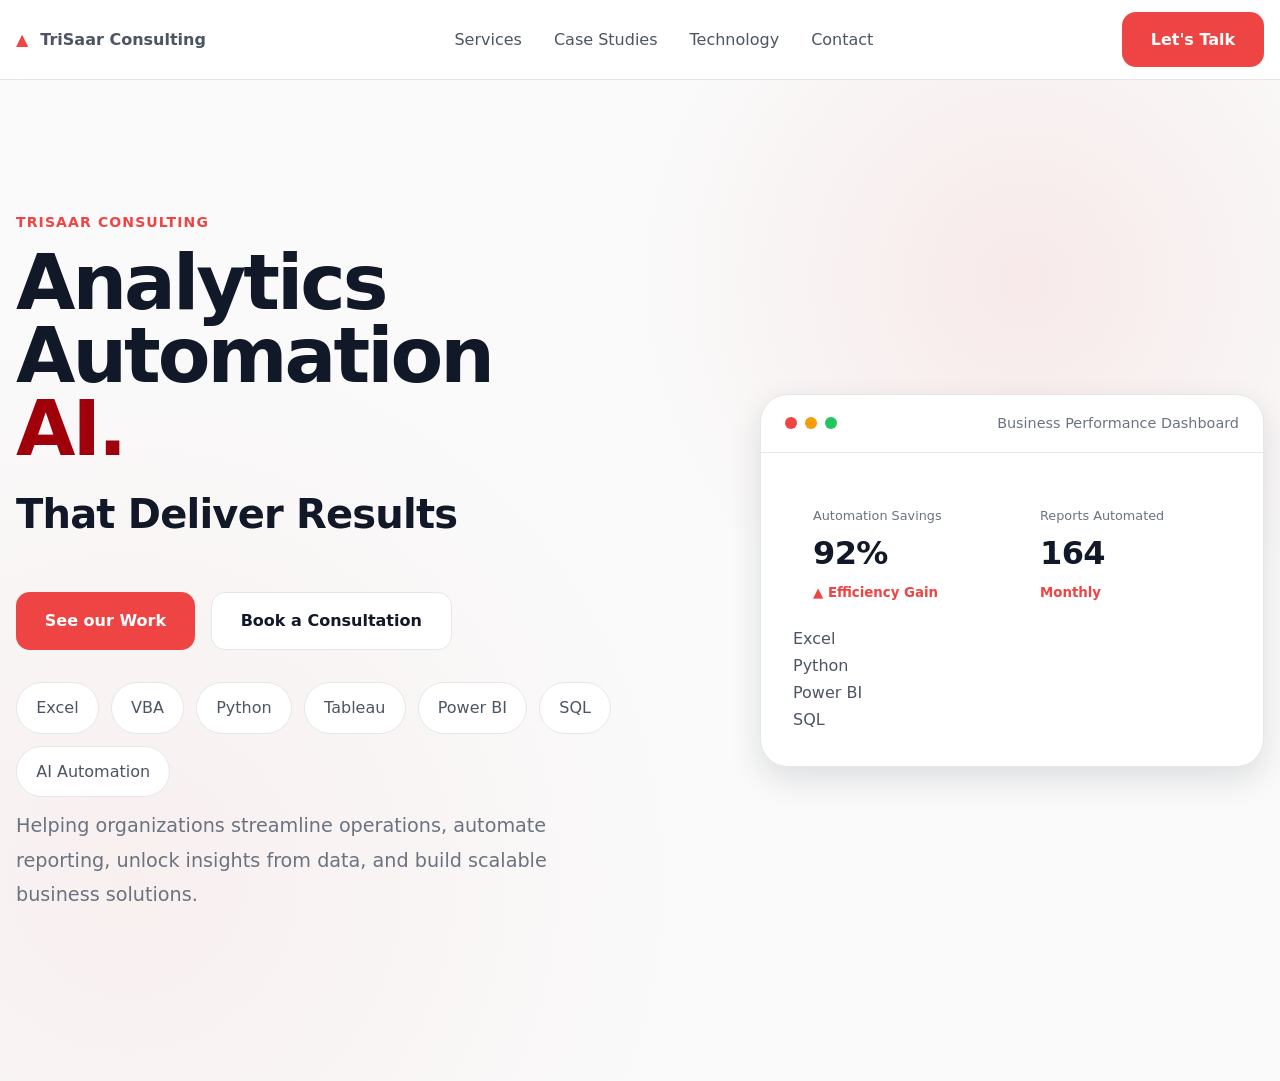
==== index.html @ acfde51f "v.00.004_HTML First Home page" ====
<!DOCTYPE html>
<html lang="en">

<head>

    <meta charset="UTF-8">

    <meta name="viewport"
          content="width=device-width, initial-scale=1.0">

    <title>TriSaar Consulting</title>

    <meta name="description"
          content="Analytics • Automation • AI Consulting">

    <link rel="stylesheet" href="docs/assets/css/variables.css">
    <link rel="stylesheet" href="docs/assets/css/base.css">
    <link rel="stylesheet" href="docs/assets/css/layout.css">
    <link rel="stylesheet" href="docs/assets/css/components.css">
    <link rel="stylesheet" href="docs/assets/css/homepage.css">
    <link rel="stylesheet" href="docs/assets/css/utilities.css">
    <link rel="stylesheet" href="docs/assets/css/animations.css">

</head>

<body>

<header class="navbar">

    <div class="container-wide navbar-container">

        <a href="#" class="logo">

            <span class="logo-mark">▲</span>

            <span class="logo-text">
                TriSaar Consulting
            </span>

        </a>

        <nav class="nav-menu">

            <a href="#services">Services</a>

            <a href="#work">Case Studies</a>

            <a href="#technology">Technology</a>

            <a href="#contact">Contact</a>

        </nav>

        <a href="#contact" class="btn btn-primary">

            Let's Talk

        </a>

    </div>

</header>

<main>

<section class="hero" id="home">

    <div class="container-wide hero-grid">

        <div class="hero-content">

            <span class="section-label">
                TRISAAR CONSULTING
            </span>

            <h1>
                Analytics<br>
                Automation<br>
                <font color="var(--color-primary)">AI.</font><br>
            </h1>
            <h2>That Deliver Results</h2>
            <br><br>

            <div class="hero-actions">

                <a href="#work" class="btn btn-primary">
                    See our Work
                </a>

                <a href="#services" class="btn btn-secondary">
                    Book a Consultation
                </a>

            </div>

            <div class="hero-tech">

                <span class="tech-pill">Excel</span>
                <span class="tech-pill">VBA</span>
                <span class="tech-pill">Python</span>
                <span class="tech-pill">Tableau</span>
                <span class="tech-pill">Power BI</span>
                <span class="tech-pill">SQL</span>
                <span class="tech-pill">AI Automation</span>

                <p>
                    Helping organizations streamline operations,
                    automate reporting, unlock insights from data,
                    and build scalable business solutions.
                </p>

            </div>

        </div>

        <div class="hero-image">

            <div class="dashboard-card">

                <div class="dashboard-header">

                    <div class="dashboard-controls">

                        <span class="dot red"></span>
                        <span class="dot yellow"></span>
                        <span class="dot green"></span>

                    </div>

                    <span class="dashboard-title">
                        Business Performance Dashboard
                    </span>

                </div>

                <div class="dashboard-body">

                    <div class="metric-grid">

                        <div class="metric-card">

                            <span class="metric-label">
                                Automation Savings
                            </span>

                            <h3>92%</h3>

                            <small>▲ Efficiency Gain</small>

                        </div>

                        <div class="metric-card">

                            <span class="metric-label">
                                Reports Automated
                            </span>

                            <h3>164</h3>

                            <small>Monthly</small>

                        </div>

                    </div>

                    <div class="chart-container">

                        <!-- Chart comes next -->

                    </div>

                    <div class="tool-grid">

                        <div class="tool-chip">Excel</div>

                        <div class="tool-chip">Python</div>

                        <div class="tool-chip">Power BI</div>

                        <div class="tool-chip">SQL</div>

                    </div>

                </div>

            </div>

        </div>

    </div>

</section>

<section id="services"> </section>
<section id="work"> </section>
<section id="technology"> </section>
<section id="contact"> </section>

</main>

<footer></footer>

<script src="docs/assets/js/main.js"></script>

</body>

</html>
---- docs/assets/css/variables.css ----
/* ==========================================================
   TriSaar Consulting Design System
   Variables
========================================================== */

:root {

  /* =======================================================
     Brand Colors
  ======================================================= */

  --color-primary: #EF4444;
  --color-primary-hover: #DC2626;
  --color-primary-light: #FEE2E2;

  /* =======================================================
     Text Colors
  ======================================================= */

  --color-heading: #111827;
  --color-body: #4B5563;
  --color-muted: #6B7280;
  --color-white: #FFFFFF;

  /* =======================================================
     Background Colors
  ======================================================= */

  --color-background: #FAFAFA;
  --color-surface: #FFFFFF;
  --color-surface-dark: #F1F5F9;
  --glass-background: rgba(255,255,255,.75);
  --glass-border: rgba(255,255,255,.55);
  --glass-blur: 18px;

  /* =======================================================
     Borders
  ======================================================= */

  --color-border: #E5E7EB;
  --focus-ring: 0 0 0 4px rgba(220,38,38,.18);

/* =======================================================
     Accent Colors
  ======================================================= */

--color-accent:#991B1B;


  /* =======================================================
     Typography
  ======================================================= */

  --font-family-base:
    "Inter",
    system-ui,
    -apple-system,
    BlinkMacSystemFont,
    "Segoe UI",
    sans-serif;

  --font-family-heading: var(--font-family-base);

  /* Font Sizes */
  --text-hero: clamp(3.8rem, 6vw, 5.8rem);        /* 64px */
  --text-xs: 0.75rem;      /* 12px */
  --text-sm: 0.875rem;     /* 14px */
  --text-base: 1rem;       /* 16px */
  --text-lg: 1.125rem;     /* 18px */
  --text-xl: 1.25rem;      /* 20px */
  --text-2xl: 1.5rem;      /* 24px */
  --text-3xl: 2rem;        /* 32px */
  --text-4xl: 2.5rem;      /* 40px */
  --text-5xl: 3.5rem;      /* 56px */
  --text-6xl: 4.25rem;     /* 68px */

  /* Font Weights */

  --font-light: 300;
  --font-regular: 400;
  --font-medium: 500;
  --font-semibold: 600;
  --font-bold: 700;

  /* =======================================================
     Layout
  ======================================================= */

  --container-width: 1200px;
  --container-wide-width: 1400px;
  --container-padding: 1.5rem;

  /* =======================================================
     Spacing
  ======================================================= */

  --space-1: 0.25rem;
  --space-2: 0.5rem;
  --space-3: 0.75rem;
  --space-4: 1rem;
  --space-5: 1.5rem;
  --space-6: 2rem;
  --space-7: 3rem;
  --space-8: 4rem;
  --space-9: 6rem;
  --space-10: 8rem;

  /* =======================================================
     Border Radius
  ======================================================= */

  --radius-sm: 8px;
  --radius-md: 14px;
  --radius-lg: 22px;
  --radius-xl: 28px;
  --radius-pill: 999px;

  /* =======================================================
     Shadows
  ======================================================= */

  --shadow-sm: 0 2px 8px rgba(15, 23, 42, 0.05);

  --shadow-md: 0 8px 24px rgba(15, 23, 42, 0.08);

  --shadow-lg: 0 12px 32px rgba(15, 23, 42, 0.12);

  /* =======================================================
     Animation
  ======================================================= */

  --transition-fast: 0.2s ease;
  --transition-normal: 0.3s ease;
  --transition-slow: 0.5s ease;

  /* =======================================================
     Z-Index
  ======================================================= */

  --z-navbar: 1000;
  --z-dropdown: 1100;
  --z-modal: 1200;

}
---- docs/assets/css/base.css ----
/* ==========================================================
   TriSaar Consulting Design System
   Base Styles
========================================================== */

/* ==========================================================
   Reset
========================================================== */

*,
*::before,
*::after {
    box-sizing: border-box;
}

* {
    margin: 0;
    padding: 0;
}

/* ==========================================================
   HTML
========================================================== */

html {
    scroll-behavior: smooth;
    -webkit-text-size-adjust: 100%;
}

/* ==========================================================
   Body
========================================================== */

body {
    font-family: var(--font-family-base);
    font-size: var(--text-base);
    font-weight: var(--font-regular);
    line-height: 1.7;

    color: var(--color-body);
    background: var(--color-background);

    text-rendering: optimizeLegibility;
    -webkit-font-smoothing: antialiased;
    -moz-osx-font-smoothing: grayscale;
}

/* ==========================================================
   Headings
========================================================== */

h1,
h2,
h3,
h4,
h5,
h6 {
    color: var(--color-heading);
    font-family: var(--font-family-heading);
    font-weight: var(--font-bold);
    line-height: 1.2;
    letter-spacing: -0.02em;
}

h1 {
    font-size: var(--text-6xl);
}

h2 {
    font-size: var(--text-4xl);
}

h3 {
    font-size: var(--text-2xl);
}

h4 {
    font-size: var(--text-xl);
}

h5 {
    font-size: var(--text-lg);
}

h6 {
    font-size: var(--text-base);
}

/* ==========================================================
   Paragraphs
========================================================== */

p {
    margin-bottom: var(--space-4);
    max-width: 70ch;
}

/* ==========================================================
   Links
========================================================== */

a {
    color: inherit;
    text-decoration: none;
    transition: color var(--transition-fast);
}

a:hover {
    color: var(--color-primary);
}

/* ==========================================================
   Lists
========================================================== */

ul,
ol {
    list-style: none;
}

/* ==========================================================
   Images
========================================================== */

img {
    display: block;
    max-width: 100%;
    height: auto;
}

/* ==========================================================
   Buttons
========================================================== */

button {
    border: none;
    background: none;
    cursor: pointer;
    font: inherit;
}

/* ==========================================================
   Form Elements
========================================================== */

input,
textarea,
select {
    font: inherit;
    color: inherit;
}

/* ==========================================================
   Horizontal Rule
========================================================== */

hr {
    border: 0;
    border-top: 1px solid var(--color-border);
}

/* ==========================================================
   Text Selection
========================================================== */

::selection {
    background: var(--color-primary);
    color: var(--color-white);
}

/* ==========================================================
   Focus States
========================================================== */

:focus-visible {
    outline: 3px solid var(--color-primary-light);
    outline-offset: 3px;
}
---- docs/assets/css/layout.css ----
/* ==========================================================
   TriSaar Consulting Design System
   Layout
========================================================== */

/* ==========================================================
   Container
========================================================== */

.container {
    width: min(100% - 2rem, var(--container-width));
    margin-inline: auto;
}

.container-wide {
    width: min(100% - 2rem, var(--container-wide-width));
    margin-inline: auto;
}

/* ==========================================================
   Flex Utilities
========================================================== */

.flex {
    display: flex;
}

.flex-center {
    display: flex;
    justify-content: center;
    align-items: center;
}

.flex-between {
    display: flex;
    justify-content: space-between;
    align-items: center;
}

.flex-column {
    display: flex;
    flex-direction: column;
}

/* ==========================================================
   Footer
========================================================== */

.site-footer {
    padding: var(--space-8) 0;

    border-top: 1px solid var(--color-border);

    background: var(--color-surface);
}

/* ==========================================================
   Grid Utilities
========================================================== */

.hero-grid {
    display: grid;
    grid-template-columns: 1.2fr 0.8fr;
    gap: var(--space-8);
    align-items: center;
}

.services-grid {
    display: grid;
    grid-template-columns: repeat(3, 1fr);
    gap: var(--space-6);
}

.case-study-grid {
    display: grid;
    grid-template-columns: repeat(3, 1fr);
    gap: var(--space-6);
}

.tech-grid {
    display: grid;
    grid-template-columns: repeat(auto-fit, minmax(140px, 1fr));
    gap: var(--space-4);
}

.stats-grid {
    display: grid;
    grid-template-columns: repeat(4, 1fr);
    gap: var(--space-5);
}

/* ==========================================================
   Header
========================================================== */

.site-header {
    position: sticky;
    top: 0;
    z-index: var(--z-navbar);

    background: rgba(255,255,255,0.92);

    backdrop-filter: blur(14px);
    -webkit-backdrop-filter: blur(14px);

    border-bottom: 1px solid var(--color-border);
}

/* ==========================================================
   Responsive
========================================================== */

@media (max-width: 992px) {

    /* Hero stacks vertically */
    .hero-grid {
        grid-template-columns: 1fr;
        text-align: center;
    }

    /* Two-column layout for cards */
    .services-grid,
    .case-study-grid,
    .stats-grid {
        grid-template-columns: repeat(2, 1fr);
    }

}

@media (max-width: 768px) {

    /* All cards become single column */
    .services-grid,
    .case-study-grid,
    .stats-grid {
        grid-template-columns: 1fr;
    }

    /* Hero spacing */
    .hero-grid {
        gap: var(--space-6);
    }

    /* Navbar */
    .navbar {
        height: 72px;
    }

    /* Temporary until hamburger menu is added */
    .nav-links {
        display: none;
    }

}

@media (max-width: 576px) {

    .section {
        padding-block: var(--space-8);
    }

    .container,
    .container-wide {
        width: min(100% - 1.5rem, var(--container-width));
    }

}

/* ==========================================================
   Navigation
========================================================== */

.navbar {
    height: 80px;

    display: flex;
    justify-content: space-between;
    align-items: center;
}

.nav-logo {
    font-size: var(--text-xl);
    font-weight: var(--font-bold);
    color: var(--color-heading);
}

.nav-links {
    display: flex;
    align-items: center;
    gap: var(--space-6);
}

.nav-links a {
    font-weight: var(--font-medium);
    color: var(--color-body);
}

.nav-links a:hover {
    color: var(--color-primary);
}

/* ==========================================================
   Sections
========================================================== */

.section {
    padding-block: var(--space-10);
}

.section-sm {
    padding-block: var(--space-8);
}

.section-lg {
    padding-block: calc(var(--space-10) + 2rem);
}

/* ==========================================
   Standalone Landing Page
========================================== */

body {

    margin: 0;

    overflow-x: hidden;

}

main {

    width: 100%;

}
---- docs/assets/css/components.css ----
/* ==========================================================
   Badges
========================================================== */

.badge {

    display: inline-flex;

    align-items: center;

    padding: .4rem .8rem;

    border-radius: var(--radius-pill);

    background: var(--color-primary-light);

    color: var(--color-primary);

    font-size: var(--text-sm);

    font-weight: var(--font-medium);

}

/* ==========================================================
   Buttons
========================================================== */

.btn {
    display: inline-flex;
    align-items: center;
    justify-content: center;
    gap: var(--space-2);

    padding: 0.9rem 1.8rem;

    border: none;
    border-radius: var(--radius-md);

    font-weight: var(--font-semibold);
    font-size: var(--text-base);

    cursor: pointer;

    transition: all var(--transition-normal);
}

.btn-primary {

    background: var(--color-primary);
    color: var(--color-white);

}

.btn-primary:hover {

    background: var(--color-primary-hover);

    color : var(--color-primary-light);

    /* transform: translateY(-2px); */

    box-shadow: var(--shadow-md);

    scale: 1.02;

}

.btn-secondary {

    background: white;

    color: var(--color-heading);

    border: 1px solid var(--color-border);

}

.btn-secondary:hover {

    border-color: var(--color-primary);

    color: var(--color-primary);

    transform: translateY(-2px);

    scale: 1.02;

}

/* ==========================================================
   Cards
========================================================== */

.card {

    background: white;

    border: 1px solid var(--color-border);

    border-radius: var(--radius-lg);

    padding: var(--space-6);

    box-shadow: var(--shadow-sm);

    transition: all var(--transition-normal);

}

.card:hover {

    transform: translateY(-6px);

    box-shadow: var(--shadow-lg);

}

/* ==========================================================
   Case Study Cards
========================================================== */

.case-card {

    overflow: hidden;

}

.case-card img {

    border-radius: var(--radius-md);

    margin-bottom: var(--space-5);

}

.case-card h3 {

    margin-bottom: var(--space-3);

}

.case-card p {

    margin-bottom: var(--space-5);

}

/* ==========================================
   Navigation
========================================== */

.navbar {

    position: sticky;

    top: 0;

    z-index: 1000;

    background: rgba(255,255,255,.85);

    backdrop-filter: blur(12px);

    border-bottom: 1px solid var(--color-border);

}

.navbar-container {

    display: flex;

    justify-content: space-between;

    align-items: center;

    height: 80px;

}

.logo {

    display: flex;

    align-items: center;

    gap: .75rem;

    text-decoration: none;

    color: var(--color-text);

    font-weight: 700;

}

.logo-mark {

    color: var(--color-primary);

}

.nav-menu {

    display: flex;

    gap: 2rem;

}

.nav-menu a {

    text-decoration: none;

    color: var(--color-text);

    font-weight: 500;

}

/* ==========================================================
   Section Header
========================================================== */

.section-header {

    max-width: 720px;

    margin: 0 auto var(--space-8);

    text-align: center;

}

.section-header h2 {

    margin-bottom: var(--space-4);

}

.section-header p {

    margin: 0 auto;

    color: var(--color-muted);

}

.section-label {
    display: inline-block;
    margin-bottom: var(--space-3);

    color: var(--color-primary);

    font-size: var(--text-sm);
    font-weight: var(--font-semibold);
    text-transform: uppercase;
    letter-spacing: 0.08em;
}

/* ==========================================================
   Service Cards
========================================================== */

.service-card {

    display: flex;

    flex-direction: column;

    gap: var(--space-4);

}

.service-card h3 {

    margin: 0;

}

.service-card p {

    margin: 0;

    color: var(--color-muted);

}

/* ==========================================================
   Statistics Cards
========================================================== */

.stat-card {

    text-align: center;

}

.stat-number {

    display: block;

    font-size: var(--text-4xl);

    font-weight: var(--font-bold);

    color: var(--color-primary);

}

.stat-label {

    color: var(--color-muted);

    margin-top: var(--space-2);

}

/* ==========================================================
   Technology Pills
========================================================== */

.tech-pill {

    display: inline-flex;

    align-items: center;

    padding: .7rem 1.2rem;

    border-radius: var(--radius-pill);

    border: 1px solid var(--color-border);

    background: white;

    transition: all var(--transition-fast);

}

.tech-pill:hover {

    border-color: var(--color-primary);

    color: var(--color-primary);

}

/* ==========================================================
   Text Links
========================================================== */

.text-link {
    display: inline-flex;
    align-items: center;
    gap: .5rem;

    font-weight: var(--font-semibold);

    color: var(--color-primary);

    transition: all var(--transition-fast);
}

.text-link:hover {
    gap: .8rem;
}

/* ==========================================================
   Wrapper for Icons or Cards
========================================================== */

.icon-wrapper {
    display: inline-flex;
    align-items: center;
    justify-content: center;

    width: 64px;
    height: 64px;

    margin-bottom: var(--space-4);

    border-radius: 50%;

    background: var(--color-primary-light);

    color: var(--color-primary);

    transition: all var(--transition-normal);
}

.card:hover .icon-wrapper {
    transform: scale(1.08);
}
---- docs/assets/css/homepage.css ----
.hero {
    position: relative;
    overflow: hidden;
    min-height: calc(100vh - 80px);
    display: flex;
    align-items: center;
    padding: var(--space-10) 0;
    background:
    radial-gradient(circle at 80% 20%,
    rgba(220,38,38,.08),
    transparent 30%),
    radial-gradient(circle at 10% 80%,
    rgba(220,38,38,.05),
    transparent 40%),

    #fafafa;
}

.hero-grid {
    display: grid;
    grid-template-columns: 1.1fr 0.9fr;
    gap: var(--space-10);
    align-items: center;
}

.hero-content h1{
    font-size: clamp(3.8rem,6vw,5.8rem);
    line-height:.95;
    letter-spacing:-3px;
    margin-bottom:1.5rem;
    font-weight:800;
    color:#111827;
}

.hero-content p{
    font-size:1.2rem;
    line-height:1.8;
    max-width:600px;
    color:#6b7280;
    margin-bottom:2.5rem;
}

.hero-actions {
    display: flex;
    gap: var(--space-4);
    margin-bottom: var(--space-6);
    flex-wrap: wrap;
}

.hero-tech {
    display: flex;
    flex-wrap: wrap;
    gap: var(--space-3);
}

/* ==========================================
   Dashboard
========================================== */

.hero-image{

    display:flex;

    justify-content:center;

    align-items:center;

}

.dashboard-card{

    width:100%;

    max-width:540px;

    background:var(--color-white);

    border:1px solid var(--color-border);

    border-radius:28px;

    overflow:hidden;

    box-shadow:var(--shadow-lg);

}

.dashboard-header{

    display:flex;

    justify-content:space-between;

    align-items:center;

    padding:1rem 1.5rem;

    border-bottom:1px solid var(--color-border);

}

.dashboard-controls{

    display:flex;

    gap:.5rem;

}

.dot{

    width:12px;

    height:12px;

    border-radius:50%;

}

.red{

    background:#ef4444;

}

.yellow{

    background:#f59e0b;

}

.green{

    background:#22c55e;

}

.dashboard-title{

    font-size:.9rem;

    color:var(--color-muted);

}

.dashboard-body{

    padding:2rem;

}

.metric-grid{

    display:grid;

    grid-template-columns:1fr 1fr;

    gap:1rem;

}

.metric-card{

    background:var(--color-surface);

    border-radius:18px;

    padding:1.25rem;

}

.metric-label{

    display:block;

    color:var(--color-muted);

    font-size:.8rem;

    margin-bottom:.5rem;

}

.metric-card h3{

    font-size:2rem;

    margin-bottom:.3rem;

}

.metric-card small{

    color:var(--color-primary);

    font-weight:600;

}

.chart-placeholder {
    height: 180px;
    border-radius: var(--radius-lg);
    background: linear-gradient(135deg, #fff, #f5f5f5);
    border: 1px dashed var(--color-border);
    display: flex;
    align-items: center;
    justify-content: center;
    color: var(--color-muted);
    margin: var(--space-5) 0;
}

/*
.mini-cards {
    display: grid;
    grid-template-columns: repeat(3, 1fr);
    gap: var(--space-3);
}

.mini-card {
    padding: 1rem;
    text-align: center;
    border-radius: var(--radius-md);
    background: var(--color-surface);
    font-size: var(--text-sm);
    font-weight: var(--font-medium);
}
    */

@media (max-width: 992px) {
    .hero { min-height: auto; padding: 6rem 0; }
    .hero-grid { grid-template-columns: 1fr; text-align: center; }
    .hero-content h1 { max-width: none; }
    .hero-content p { margin-inline: auto; }
    .hero-actions { justify-content: center; }
    .hero-tech { justify-content: center; }
}

@media (max-width: 768px) {
    .hero { padding: 4rem 0; }
    .dashboard-card { max-width: 100%; }
    .mini-cards { grid-template-columns: 1fr; }
}
---- docs/assets/css/utilities.css ----
/*
.text-center {
    text-align: center;
}

.mt-lg {
    margin-top: 3rem;
}

.mb-lg {
    margin-bottom: 3rem;
}

.grid-2 {
    display: grid;
    grid-template-columns: repeat(2, 1fr);
    gap: 2rem;
}

.grid-3 {
    display: grid;
    grid-template-columns: repeat(3, 1fr);
    gap: 2rem;
}
*/
---- docs/assets/css/animations.css ----
/* ==========================================================
   TriSaar Consulting Design System
   Animations
========================================================== */

/* ==========================================================
   Fade Up
========================================================== */

@keyframes fadeUp {

    from {
        opacity: 0;
        transform: translateY(24px);
    }

    to {
        opacity: 1;
        transform: translateY(0);
    }

}

/* ==========================================================
   Fade In
========================================================== */

@keyframes fadeIn {

    from {
        opacity: 0;
    }

    to {
        opacity: 1;
    }

}

/* ==========================================================
   Float
========================================================== */

@keyframes floating {

    0% {
        transform: translateY(0);
    }

    50% {
        transform: translateY(-8px);
    }

    100% {
        transform: translateY(0);
    }

}

/* ==========================================================
   Animation Classes
========================================================== */

.animate-fade-up {

    animation: fadeUp .8s ease forwards;

}

.animate-fade {

    animation: fadeIn .8s ease forwards;

}

.animate-floating {

    animation: floating 5s ease-in-out infinite;

}

/* ==========================================================
   Hover Effects
========================================================== */

.hover-lift {

    transition: all var(--transition-normal);

}

.hover-lift:hover {

    transform: translateY(-6px);

}

/* ==========================================================
   Button Effects
========================================================== */

.btn {

    transition:
        transform .25s ease,
        box-shadow .25s ease,
        background .25s ease;

}

/* ==========================================================
   Image Effects
========================================================== */

.image-hover {

    overflow: hidden;

    border-radius: var(--radius-lg);

}

.image-hover img {

    transition: transform .4s ease;

}

.image-hover:hover img {

    transform: scale(1.04);

}
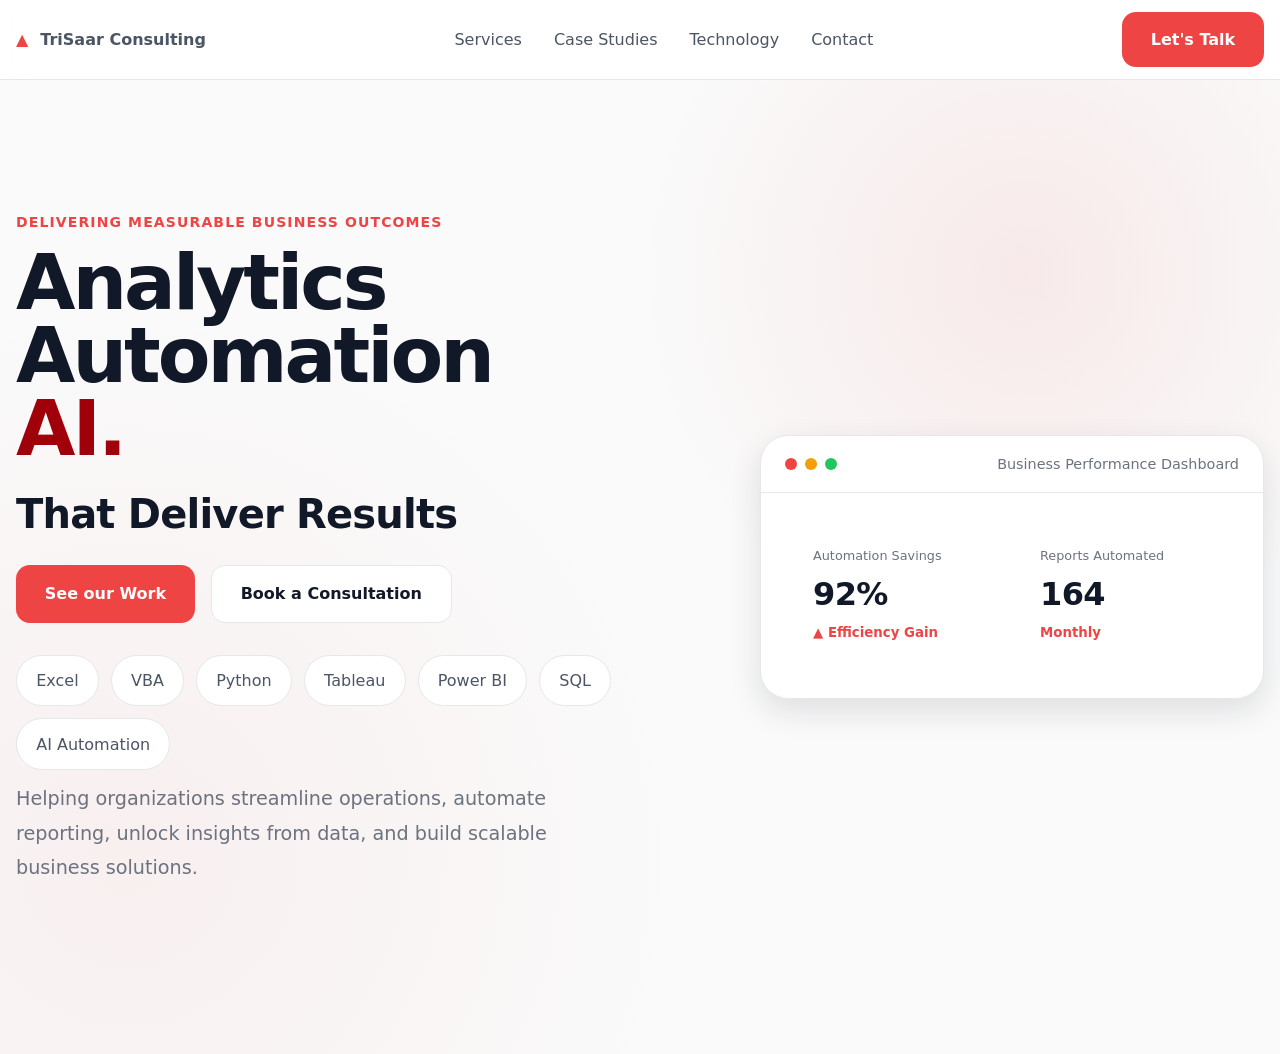
==== commit bd6e80fb: "v.00.004_HTML First Home page" ====
--- a/index.html
+++ b/index.html
@@ -70,7 +70,7 @@
         <div class="hero-content">
 
             <span class="section-label">
-                TRISAAR CONSULTING
+                DELIVERING MEASURABLE BUSINESS OUTCOMES
             </span>
 
             <h1>
@@ -79,7 +79,7 @@
                 <font color="var(--color-primary)">AI.</font><br>
             </h1>
             <h2>That Deliver Results</h2>
-            <br><br>
+            <br>
 
             <div class="hero-actions">
 
@@ -169,18 +169,6 @@
 
                     </div>
 
-                    <div class="tool-grid">
-
-                        <div class="tool-chip">Excel</div>
-
-                        <div class="tool-chip">Python</div>
-
-                        <div class="tool-chip">Power BI</div>
-
-                        <div class="tool-chip">SQL</div>
-
-                    </div>
-
                 </div>
 
             </div>
--- a/docs/assets/css/layout.css
+++ b/docs/assets/css/layout.css
@@ -61,7 +61,7 @@
 .hero-grid {
     display: grid;
     grid-template-columns: 1.2fr 0.8fr;
-    gap: var(--space-8);
+    gap: var(--space-7);
     align-items: center;
 }
 
--- a/docs/assets/css/components.css
+++ b/docs/assets/css/components.css
@@ -82,7 +82,7 @@
 
     color: var(--color-primary);
 
-    transform: translateY(-2px);
+    /* transform: translateY(-2px); */
 
     scale: 1.02;
 
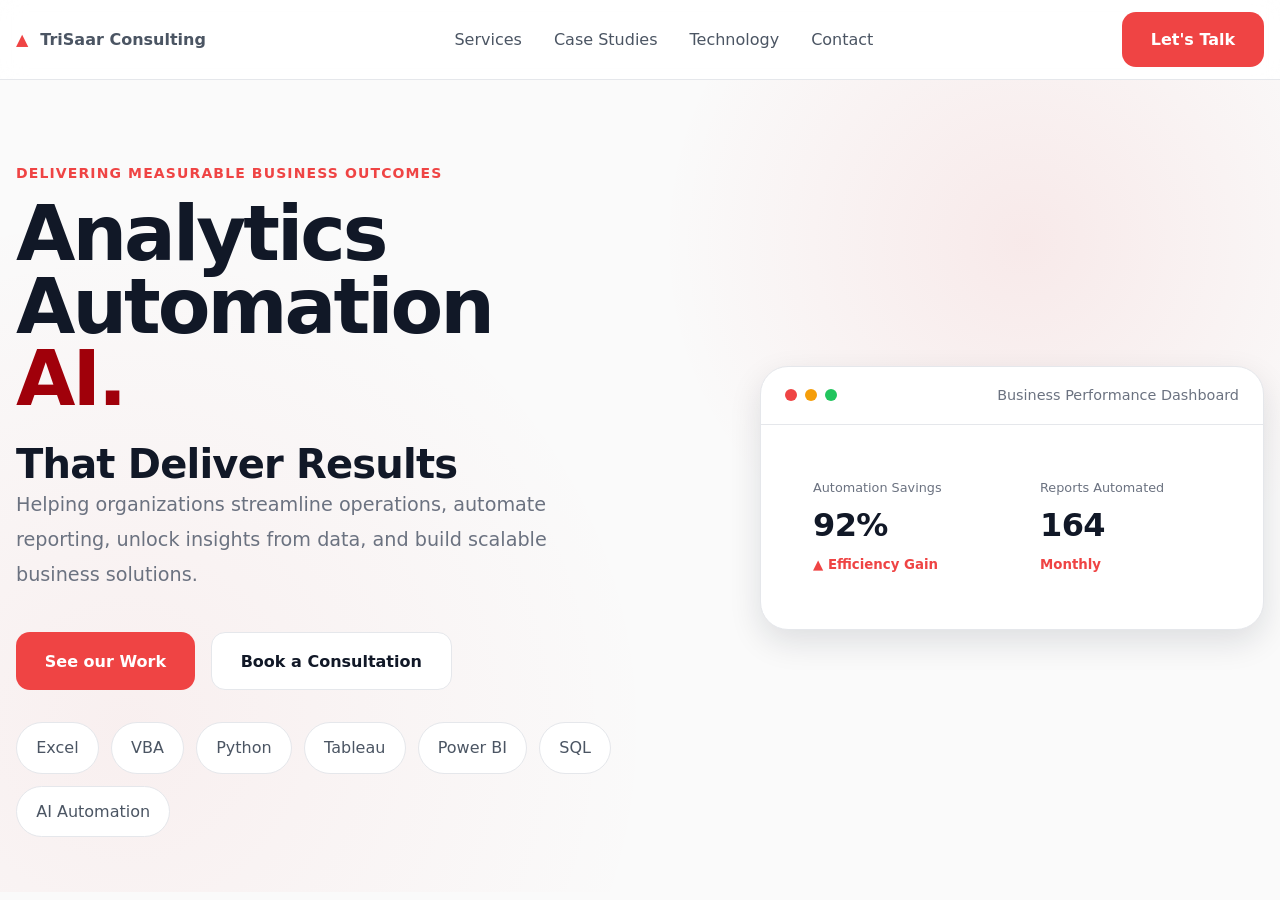
==== commit 69062fbc: "v.00.004_HTML First Home page" ====
--- a/index.html
+++ b/index.html
@@ -79,7 +79,11 @@
                 <font color="var(--color-primary)">AI.</font><br>
             </h1>
             <h2>That Deliver Results</h2>
-            <br>
+            <p>
+                Helping organizations streamline operations,
+                automate reporting, unlock insights from data,
+                and build scalable business solutions.
+            </p>
 
             <div class="hero-actions">
 
@@ -102,12 +106,6 @@
                 <span class="tech-pill">Power BI</span>
                 <span class="tech-pill">SQL</span>
                 <span class="tech-pill">AI Automation</span>
-
-                <p>
-                    Helping organizations streamline operations,
-                    automate reporting, unlock insights from data,
-                    and build scalable business solutions.
-                </p>
 
             </div>
 
--- a/docs/assets/css/layout.css
+++ b/docs/assets/css/layout.css
@@ -61,7 +61,7 @@
 .hero-grid {
     display: grid;
     grid-template-columns: 1.2fr 0.8fr;
-    gap: var(--space-7);
+    gap: var(--space-10);
     align-items: center;
 }
 
--- a/docs/assets/css/homepage.css
+++ b/docs/assets/css/homepage.css
@@ -1,10 +1,10 @@
 .hero {
     position: relative;
     overflow: hidden;
-    min-height: calc(100vh - 80px);
-    display: flex;
-    align-items: center;
-    padding: var(--space-10) 0;
+    min-height: calc(100vh - 88px);
+    display: flex;
+    padding-top: var(--space-5); 
+    padding-left: var(--space-10) 0;
     background:
     radial-gradient(circle at 80% 20%,
     rgba(220,38,38,.08),
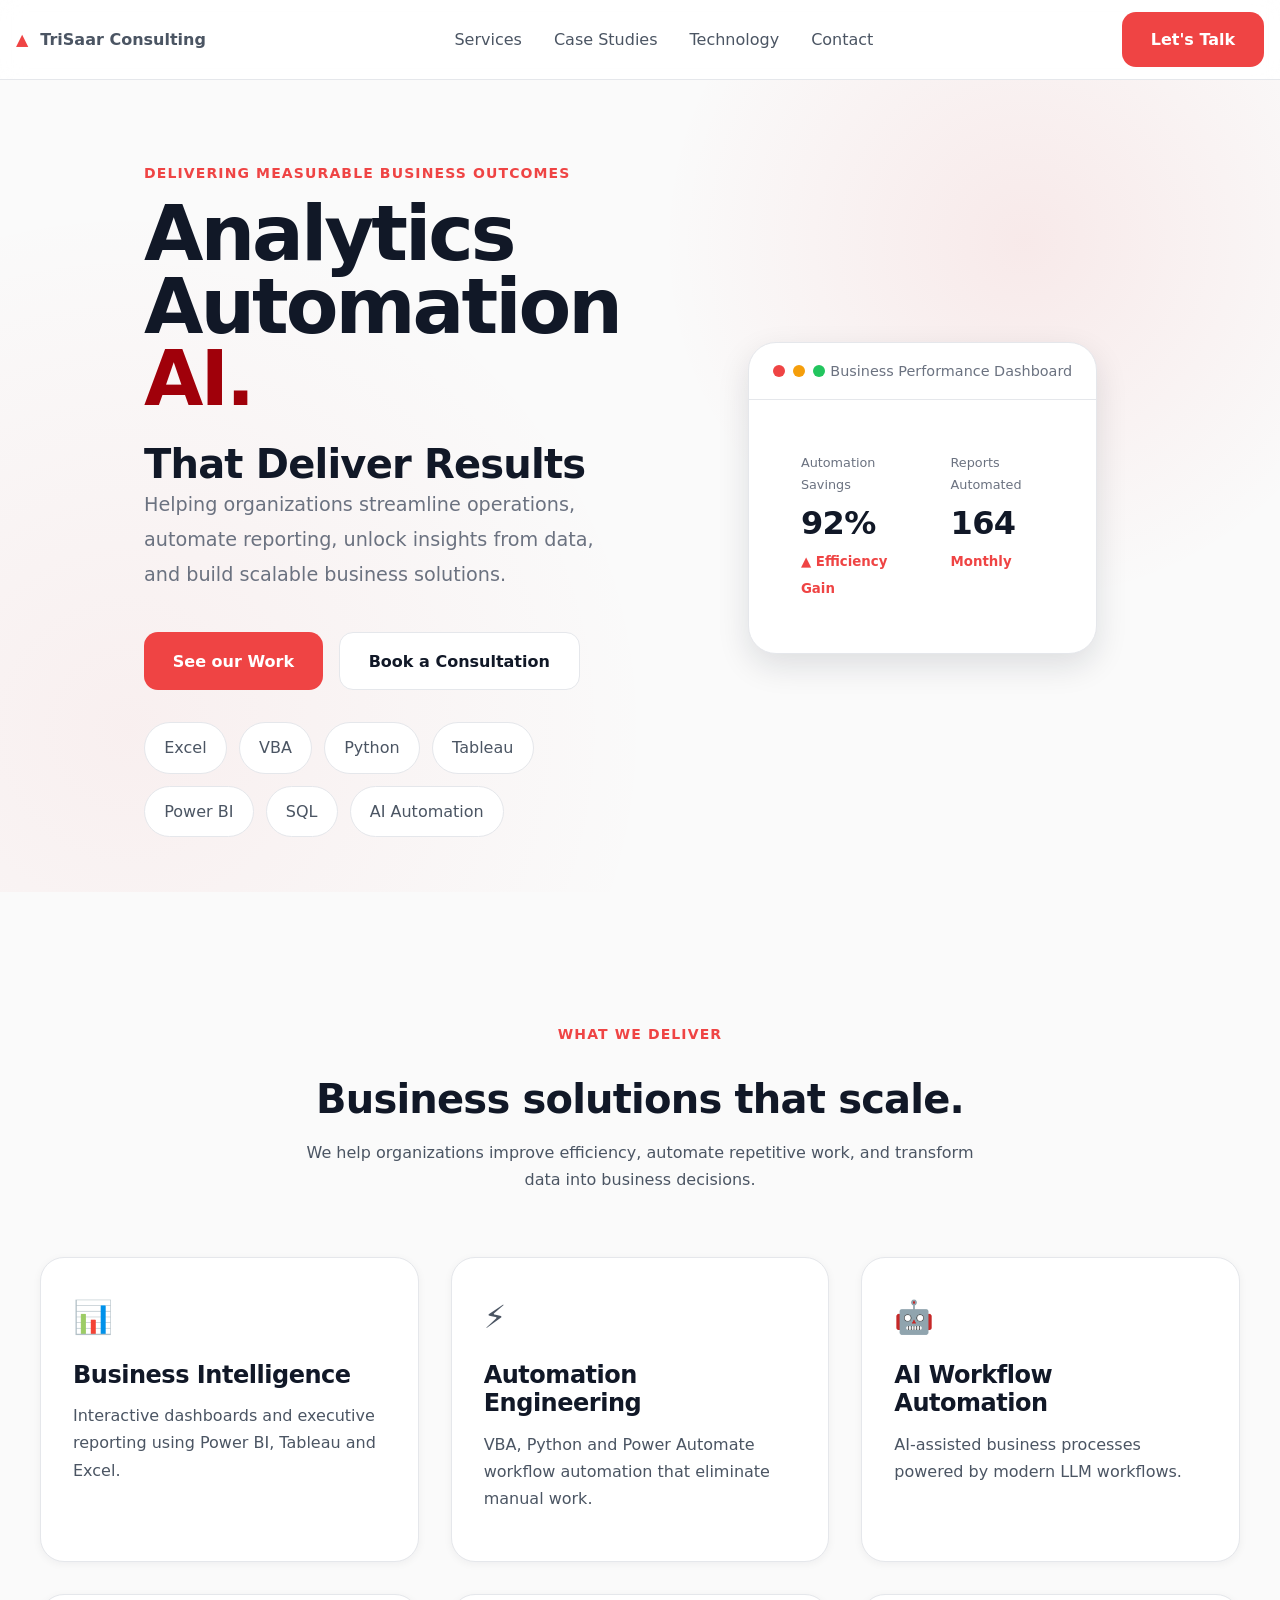
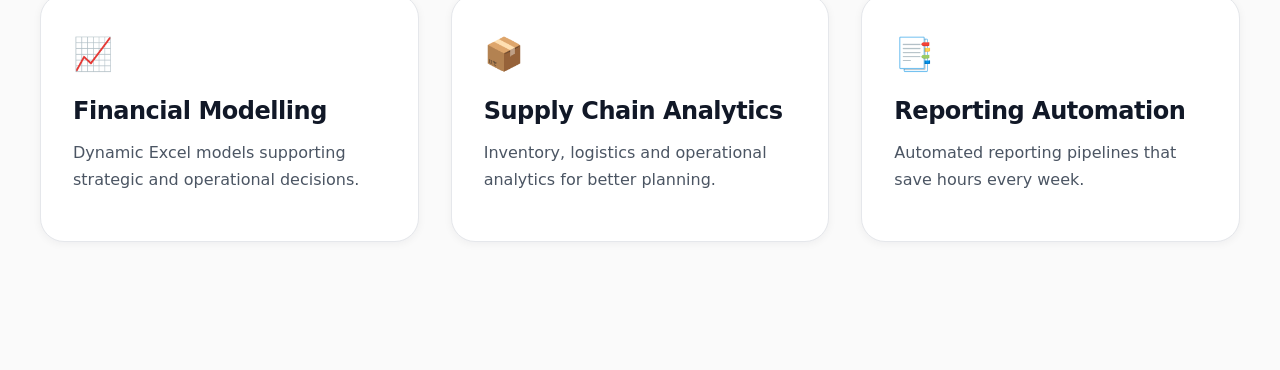
==== commit 3ac61066: "v.00.05_Home Page_Capabilities Section" ====
--- a/index.html
+++ b/index.html
@@ -177,6 +177,108 @@
 
 </section>
 
+<section class="capabilities section">
+
+    <div class="container">
+
+        <div class="section-heading">
+
+            <span class="section-label">
+                WHAT WE DELIVER
+            </span>
+
+            <h2>
+                Business solutions that scale.
+            </h2>
+
+            <p>
+                We help organizations improve efficiency, automate repetitive work,
+                and transform data into business decisions.
+            </p>
+
+        </div>
+
+        <div class="capability-grid">
+
+            <article class="capability-card">
+
+                <div class="capability-icon">📊</div>
+
+                <h3>Business Intelligence</h3>
+
+                <p>
+                    Interactive dashboards and executive reporting using Power BI,
+                    Tableau and Excel.
+                </p>
+
+            </article>
+
+            <article class="capability-card">
+
+                <div class="capability-icon">⚡</div>
+
+                <h3>Automation Engineering</h3>
+
+                <p>
+                    VBA, Python and Power Automate workflow automation that eliminate manual work.
+                </p>
+
+            </article>
+
+            <article class="capability-card">
+
+                <div class="capability-icon">🤖</div>
+
+                <h3>AI Workflow Automation</h3>
+
+                <p>
+                    AI-assisted business processes powered by modern LLM workflows.
+                </p>
+
+            </article>
+
+            <article class="capability-card">
+
+                <div class="capability-icon">📈</div>
+
+                <h3>Financial Modelling</h3>
+
+                <p>
+                    Dynamic Excel models supporting strategic and operational decisions.
+                </p>
+
+            </article>
+
+            <article class="capability-card">
+
+                <div class="capability-icon">📦</div>
+
+                <h3>Supply Chain Analytics</h3>
+
+                <p>
+                    Inventory, logistics and operational analytics for better planning.
+                </p>
+
+            </article>
+
+            <article class="capability-card">
+
+                <div class="capability-icon">📑</div>
+
+                <h3>Reporting Automation</h3>
+
+                <p>
+                    Automated reporting pipelines that save hours every week.
+                </p>
+
+            </article>
+
+        </div>
+
+    </div>
+
+</section>
+
 <section id="services"> </section>
 <section id="work"> </section>
 <section id="technology"> </section>
--- a/docs/assets/css/homepage.css
+++ b/docs/assets/css/homepage.css
@@ -4,7 +4,8 @@
     min-height: calc(100vh - 88px);
     display: flex;
     padding-top: var(--space-5); 
-    padding-left: var(--space-10) 0;
+    padding-left: var(--space-10); 
+    padding-right: var(--space-10);
     background:
     radial-gradient(circle at 80% 20%,
     rgba(220,38,38,.08),
@@ -239,4 +240,74 @@
     .hero { padding: 4rem 0; }
     .dashboard-card { max-width: 100%; }
     .mini-cards { grid-template-columns: 1fr; }
+}
+
+/*==========================================================
+CAPABILITIES
+==========================================================*/
+
+.capabilities{
+    padding:8rem 0;
+}
+
+.section-heading{
+    max-width:700px;
+    margin:0 auto 4rem;
+    text-align:center;
+}
+
+.section-heading h2{
+    margin:1rem 0;
+}
+
+.capability-grid{
+    display:grid;
+    grid-template-columns:repeat(3,1fr);
+    gap:2rem;
+}
+
+.capability-card{
+
+    background:#fff;
+
+    padding:2rem;
+
+    border:1px solid var(--color-border);
+
+    border-radius:24px;
+
+    transition:.3s;
+
+    box-shadow:var(--shadow-sm);
+
+}
+
+.capability-card:hover{
+
+    transform:translateY(-8px);
+
+    box-shadow:var(--shadow-lg);
+
+}
+
+.capability-icon{
+
+    font-size:2rem;
+
+    margin-bottom:1rem;
+
+}
+
+.capability-card h3{
+
+    margin-bottom:.8rem;
+
+}
+
+.capability-card p{
+
+    color:var(--color-body);
+
+    line-height:1.7;
+
 }
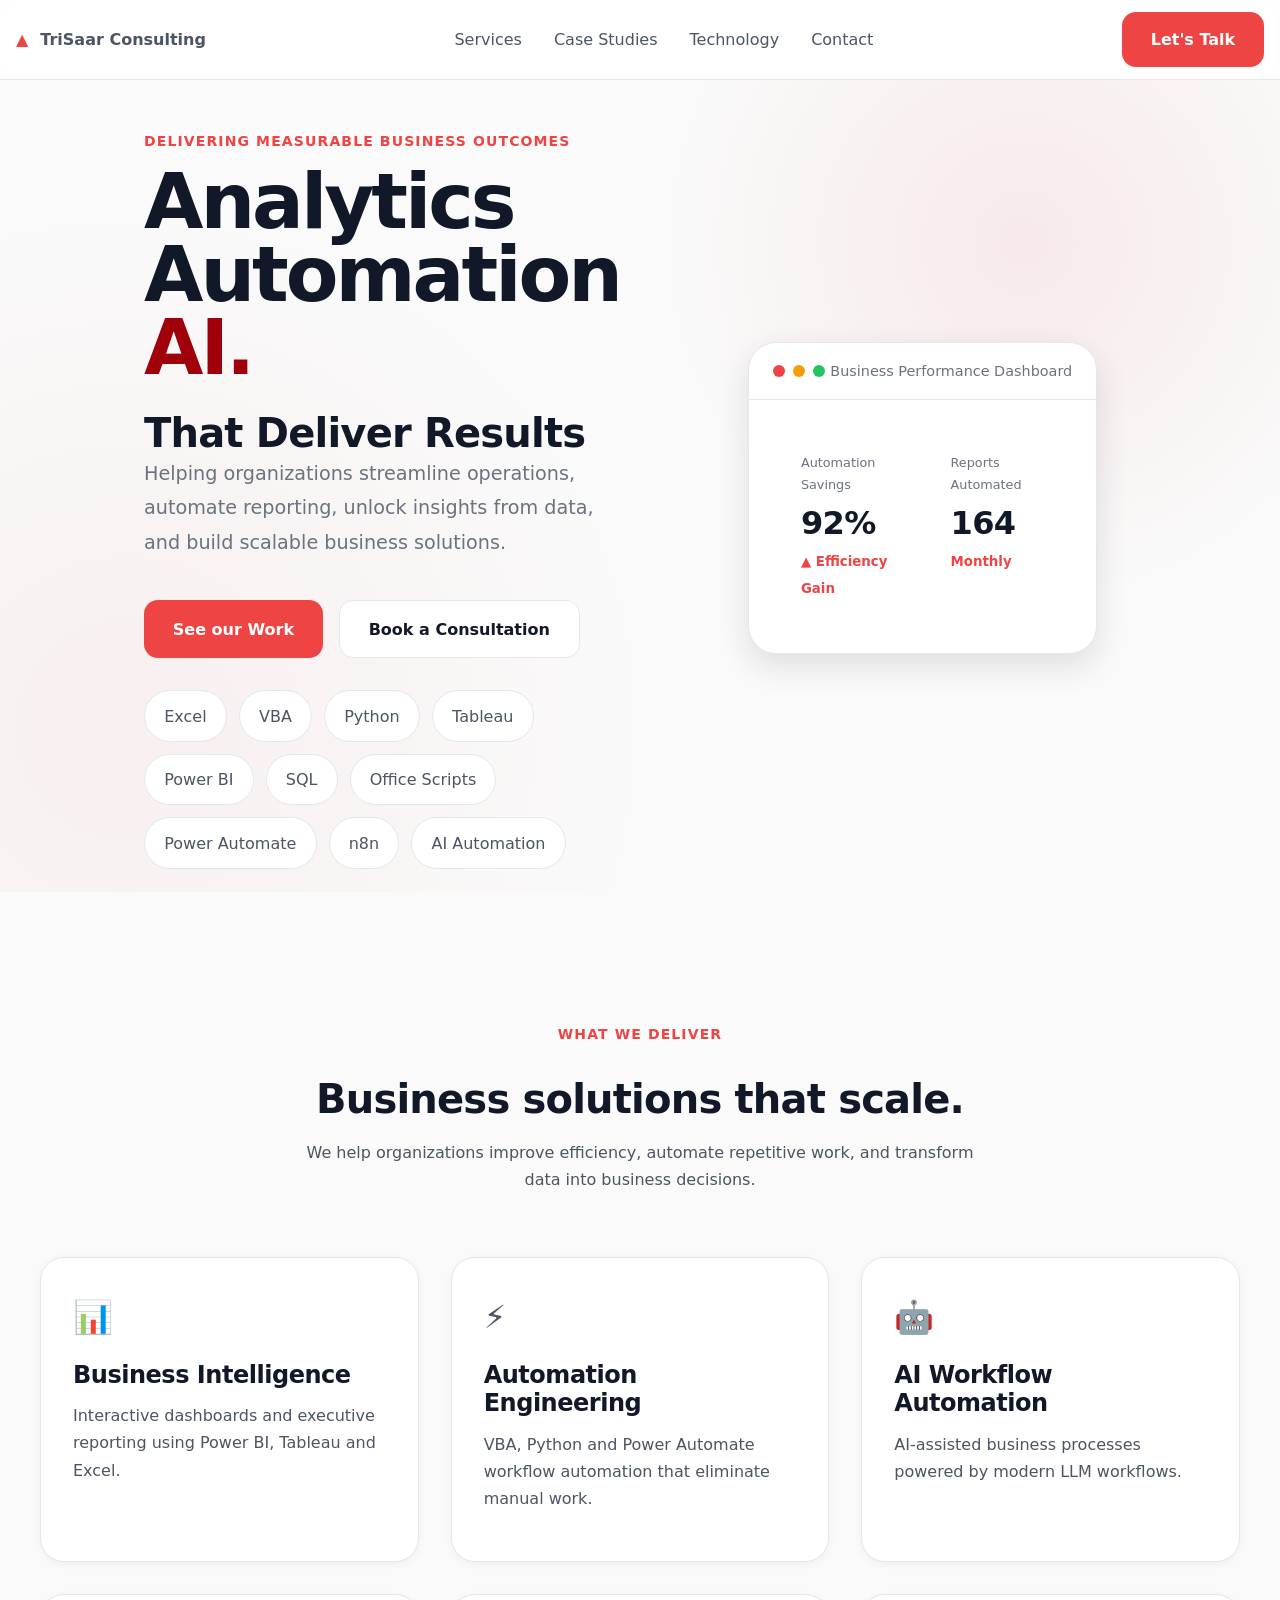
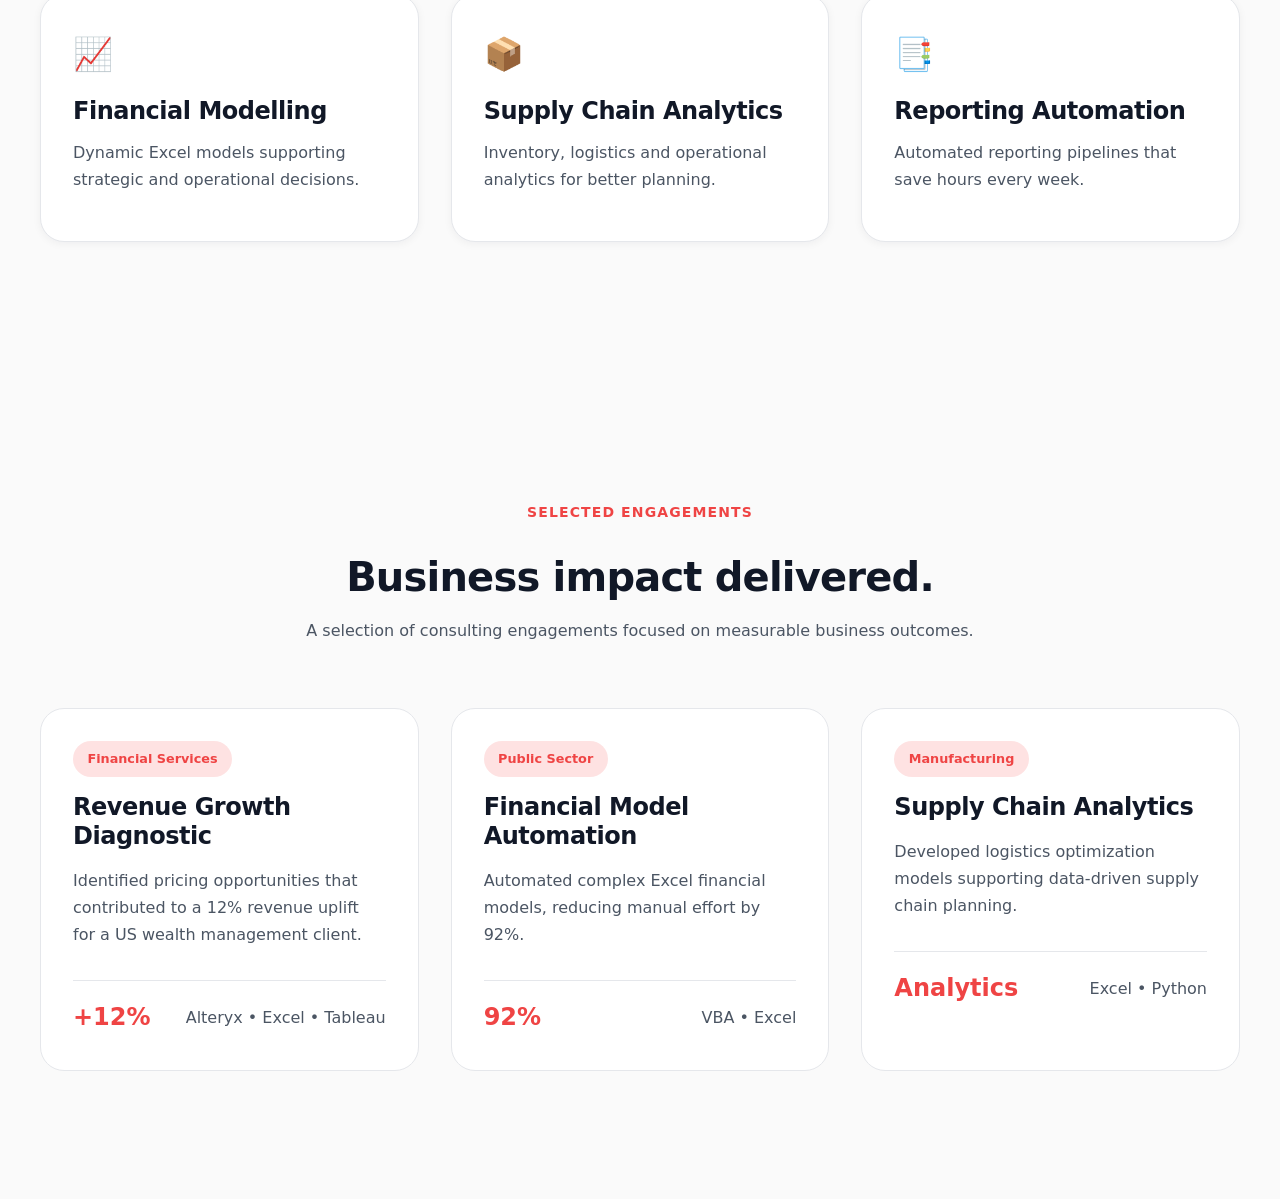
==== commit 30d34cb4: "v.00.06_Home Page_Case Studies Section" ====
--- a/index.html
+++ b/index.html
@@ -105,6 +105,9 @@
                 <span class="tech-pill">Tableau</span>
                 <span class="tech-pill">Power BI</span>
                 <span class="tech-pill">SQL</span>
+                <span class="tech-pill">Office Scripts</span>
+                <span class="tech-pill">Power Automate</span>
+                <span class="tech-pill">n8n</span>
                 <span class="tech-pill">AI Automation</span>
 
             </div>
@@ -279,6 +282,113 @@
 
 </section>
 
+<section class="case-studies section">
+
+    <div class="container">
+
+        <div class="section-heading">
+
+            <span class="section-label">
+                SELECTED ENGAGEMENTS
+            </span>
+
+            <h2>Business impact delivered.</h2>
+
+            <p>
+                A selection of consulting engagements focused on measurable business outcomes.
+            </p>
+
+        </div>
+
+        <div class="case-grid">
+
+            <article class="case-card">
+
+                <span class="case-tag">
+                    Financial Services
+                </span>
+
+                <h3>
+                    Revenue Growth Diagnostic
+                </h3>
+
+                <p>
+                    Identified pricing opportunities that contributed to a
+                    12% revenue uplift for a US wealth management client.
+                </p>
+
+                <div class="case-footer">
+
+                    <strong>+12%</strong>
+
+                    <span>
+                        Alteryx • Excel • Tableau
+                    </span>
+
+                </div>
+
+            </article>
+
+            <article class="case-card">
+
+                <span class="case-tag">
+                    Public Sector
+                </span>
+
+                <h3>
+                    Financial Model Automation
+                </h3>
+
+                <p>
+                    Automated complex Excel financial models,
+                    reducing manual effort by 92%.
+                </p>
+
+                <div class="case-footer">
+
+                    <strong>92%</strong>
+
+                    <span>
+                        VBA • Excel
+                    </span>
+
+                </div>
+
+            </article>
+
+            <article class="case-card">
+
+                <span class="case-tag">
+                    Manufacturing
+                </span>
+
+                <h3>
+                    Supply Chain Analytics
+                </h3>
+
+                <p>
+                    Developed logistics optimization models supporting
+                    data-driven supply chain planning.
+                </p>
+
+                <div class="case-footer">
+
+                    <strong>Analytics</strong>
+
+                    <span>
+                        Excel • Python
+                    </span>
+
+                </div>
+
+            </article>
+
+        </div>
+
+    </div>
+
+</section>
+
 <section id="services"> </section>
 <section id="work"> </section>
 <section id="technology"> </section>
--- a/docs/assets/css/homepage.css
+++ b/docs/assets/css/homepage.css
@@ -310,4 +310,98 @@
 
     line-height:1.7;
 
+}
+
+/*==========================================================
+CASE STUDIES
+==========================================================*/
+
+.case-grid{
+
+    display:grid;
+
+    grid-template-columns:repeat(3,1fr);
+
+    gap:2rem;
+
+}
+
+.case-card{
+
+    background:#fff;
+
+    border:1px solid var(--color-border);
+
+    border-radius:24px;
+
+    padding:2rem;
+
+    transition:.3s;
+
+}
+
+.case-card:hover{
+
+    transform:translateY(-8px);
+
+    box-shadow:var(--shadow-lg);
+
+}
+
+.case-tag{
+
+    display:inline-block;
+
+    padding:.45rem .9rem;
+
+    border-radius:999px;
+
+    background:var(--color-primary-light);
+
+    color:var(--color-primary);
+
+    font-size:.8rem;
+
+    font-weight:600;
+
+    margin-bottom:1rem;
+
+}
+
+.case-card h3{
+
+    margin-bottom:1rem;
+
+}
+
+.case-card p{
+
+    margin-bottom:2rem;
+
+    color:var(--color-body);
+
+    line-height:1.7;
+
+}
+
+.case-footer{
+
+    display:flex;
+
+    justify-content:space-between;
+
+    align-items:center;
+
+    padding-top:1rem;
+
+    border-top:1px solid var(--color-border);
+
+}
+
+.case-footer strong{
+
+    font-size:1.5rem;
+
+    color:var(--color-primary);
+
 }
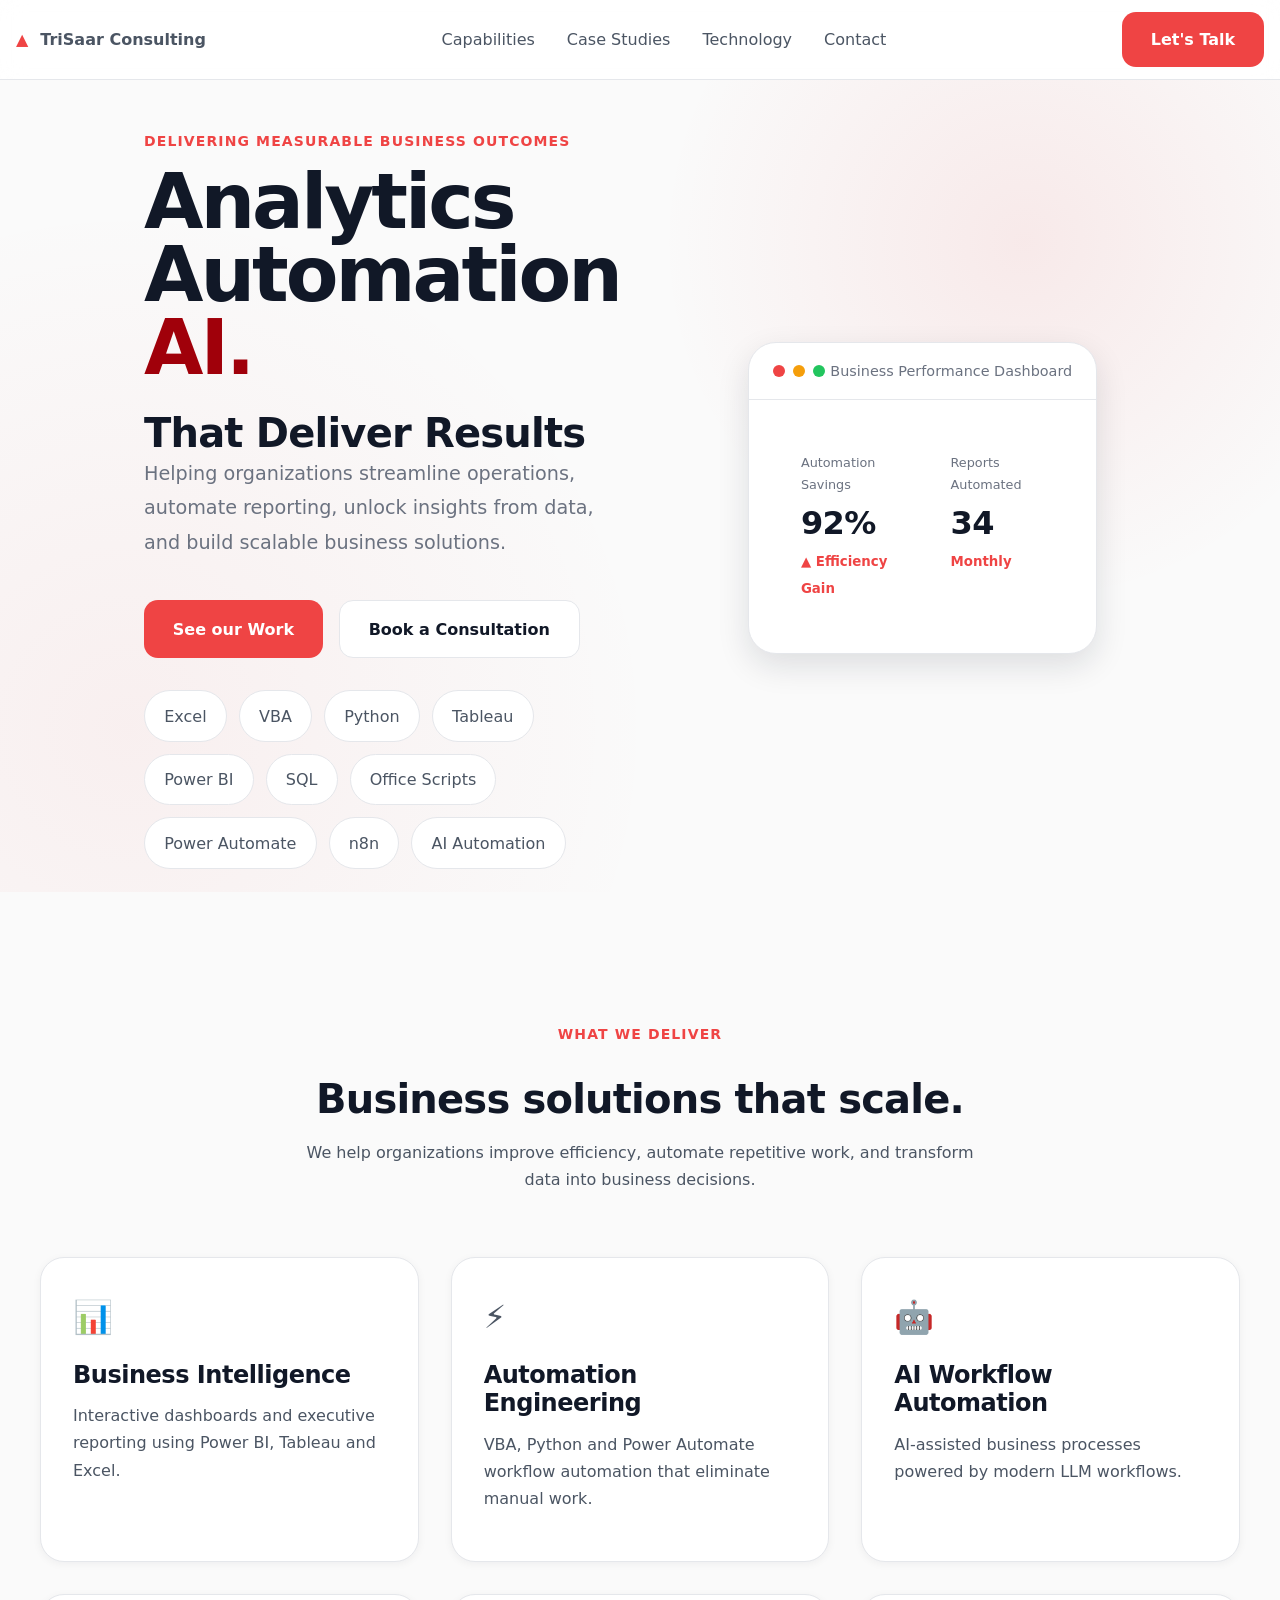
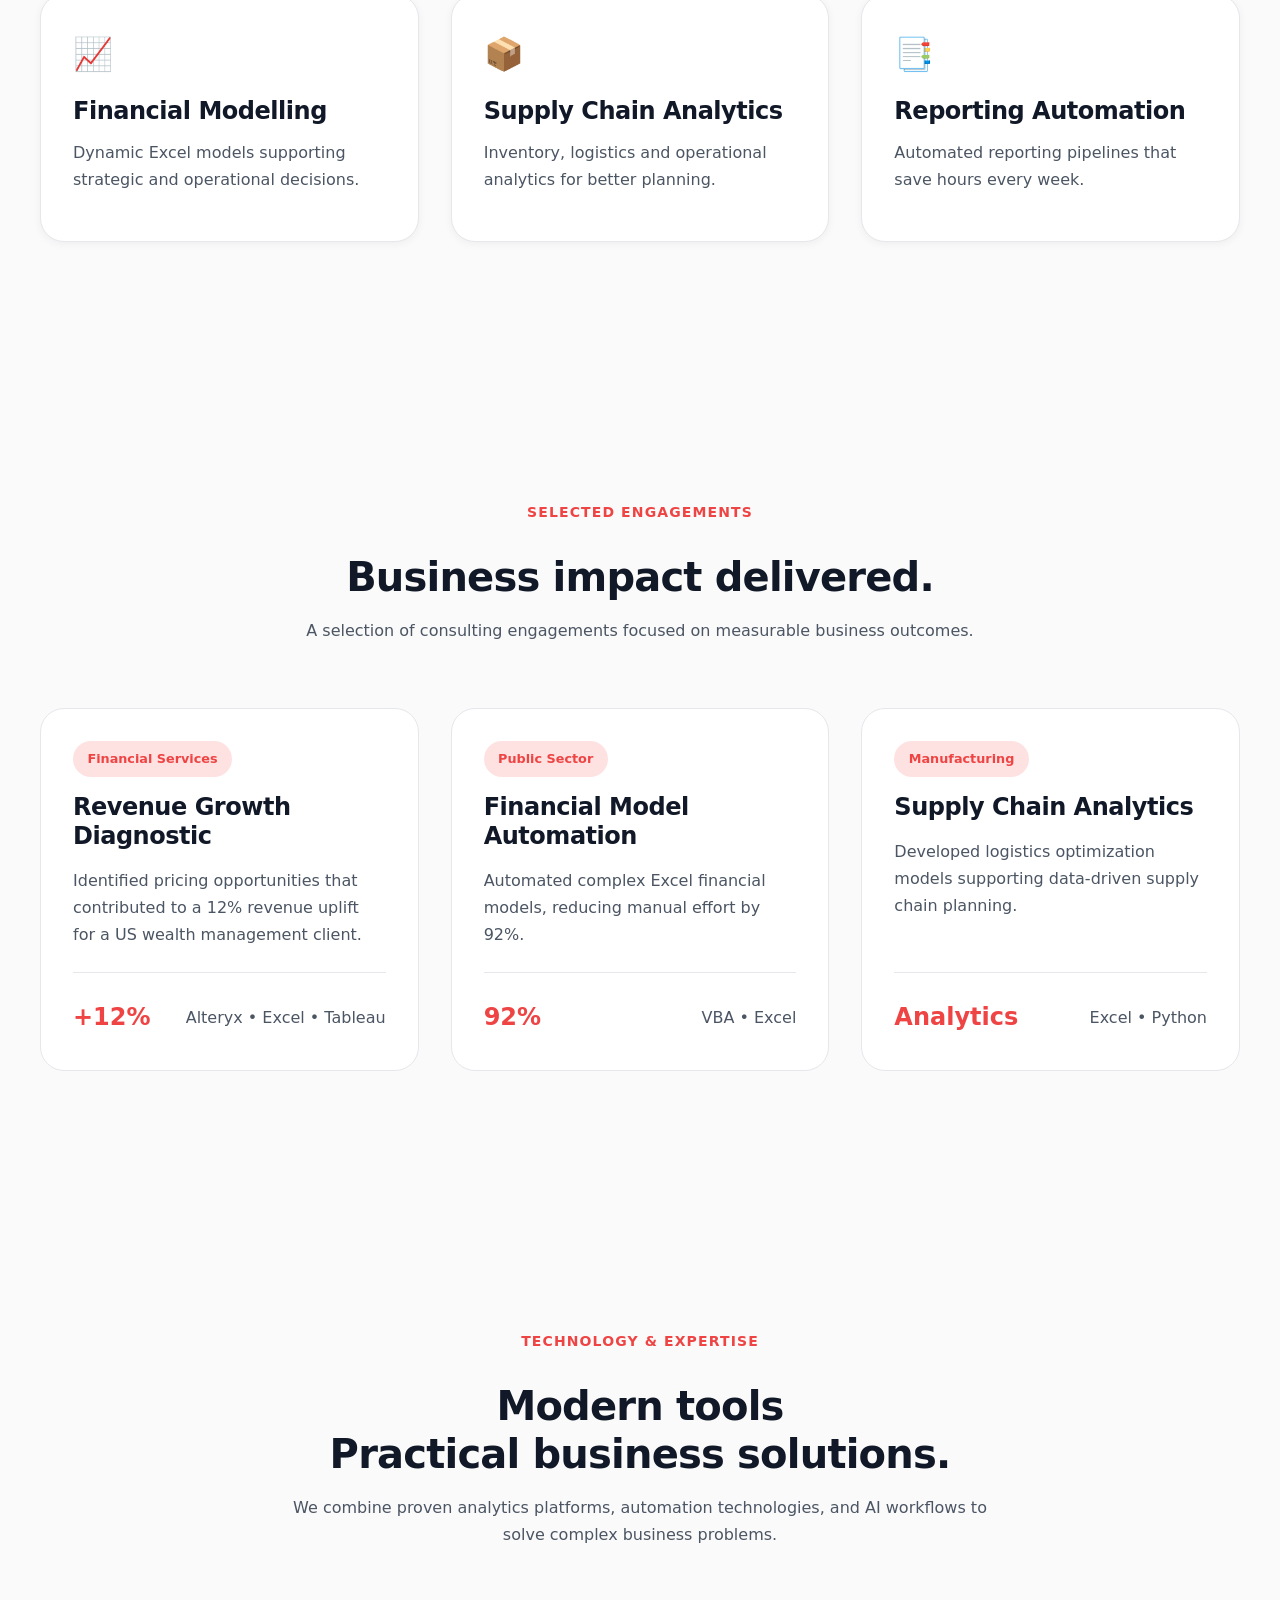
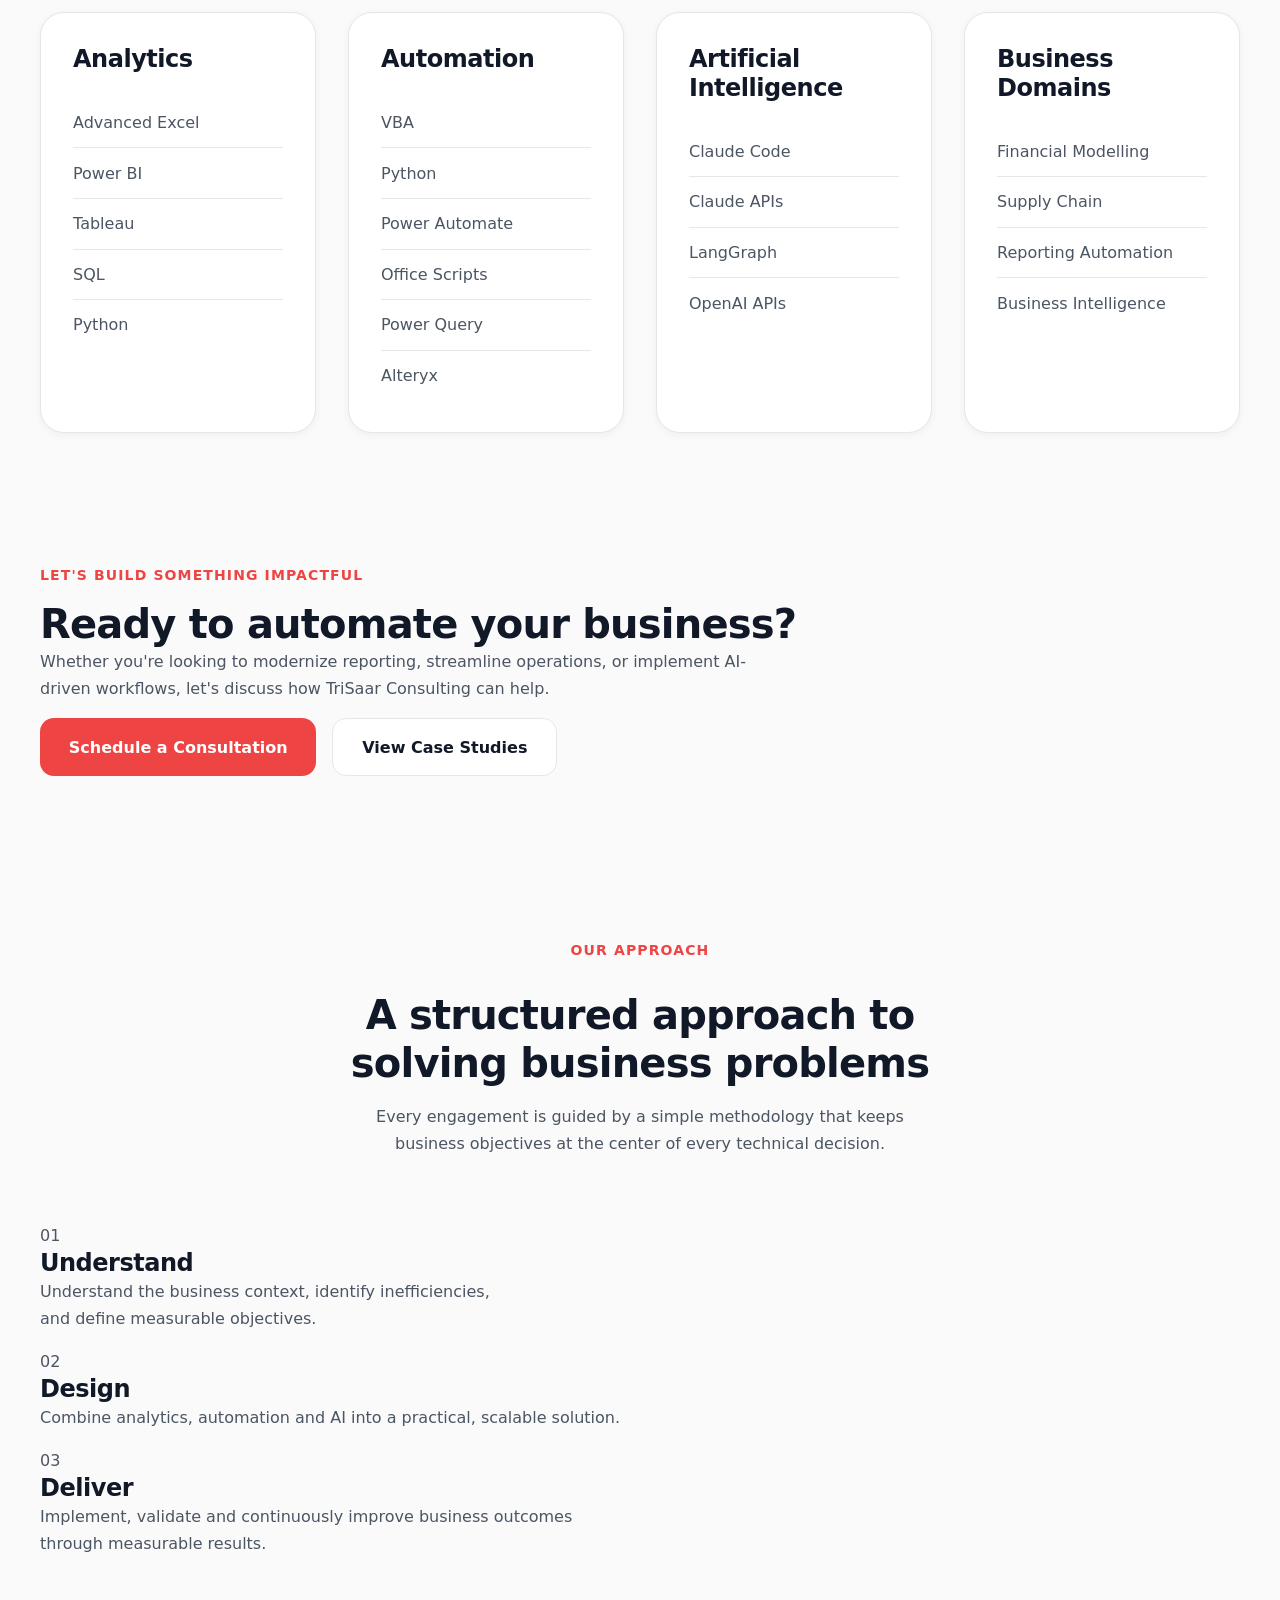
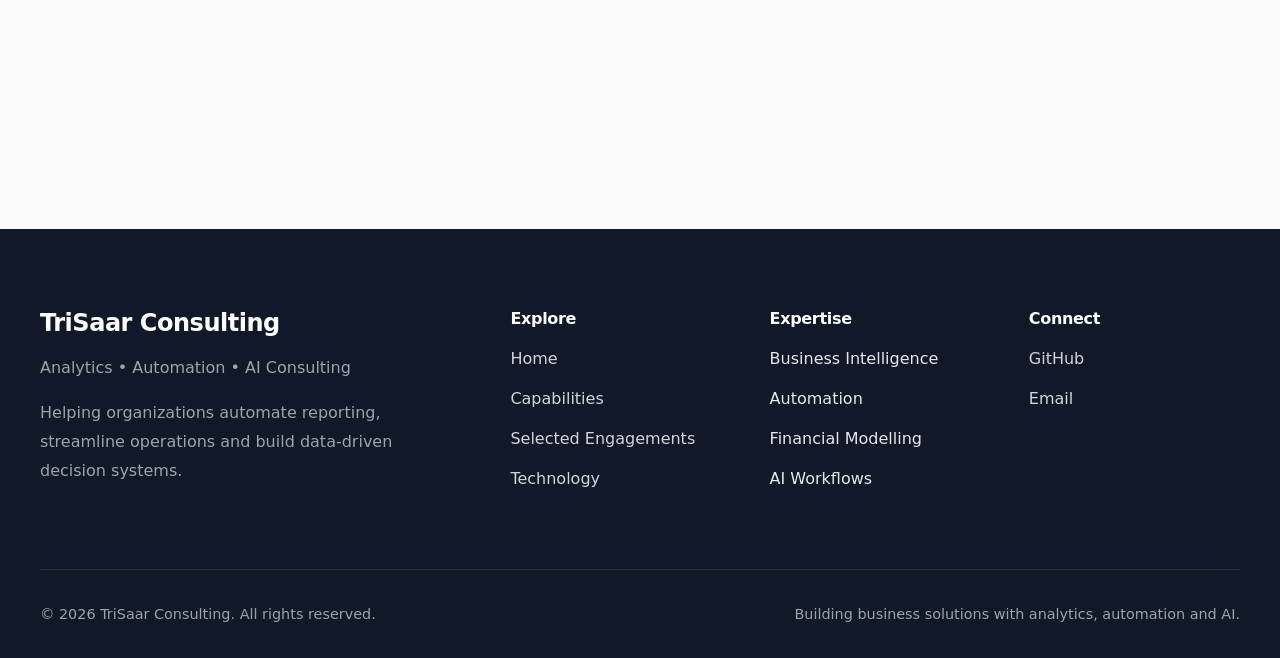
==== commit f06b94a6: "v.00.07_Home Page_Full Development" ====
--- a/index.html
+++ b/index.html
@@ -41,9 +41,9 @@
 
         <nav class="nav-menu">
 
-            <a href="#services">Services</a>
-
-            <a href="#work">Case Studies</a>
+            <a href="#capabilities">Capabilities</a>
+
+            <a href="#case-studies">Case Studies</a>
 
             <a href="#technology">Technology</a>
 
@@ -156,7 +156,7 @@
                                 Reports Automated
                             </span>
 
-                            <h3>164</h3>
+                            <h3>34</h3>
 
                             <small>Monthly</small>
 
@@ -180,7 +180,7 @@
 
 </section>
 
-<section class="capabilities section">
+<section class="capabilities section" id="capabilities">
 
     <div class="container">
 
@@ -282,7 +282,7 @@
 
 </section>
 
-<section class="case-studies section">
+<section class="case-studies section" id="case-studies">
 
     <div class="container">
 
@@ -312,7 +312,7 @@
                     Revenue Growth Diagnostic
                 </h3>
 
-                <p>
+                <p class="case-description">
                     Identified pricing opportunities that contributed to a
                     12% revenue uplift for a US wealth management client.
                 </p>
@@ -339,7 +339,7 @@
                     Financial Model Automation
                 </h3>
 
-                <p>
+                <p class="case-description">
                     Automated complex Excel financial models,
                     reducing manual effort by 92%.
                 </p>
@@ -366,7 +366,7 @@
                     Supply Chain Analytics
                 </h3>
 
-                <p>
+                <p class="case-description">
                     Developed logistics optimization models supporting
                     data-driven supply chain planning.
                 </p>
@@ -389,14 +389,295 @@
 
 </section>
 
-<section id="services"> </section>
-<section id="work"> </section>
-<section id="technology"> </section>
-<section id="contact"> </section>
+<section class="technology section" id="technology">
+
+    <div class="container">
+
+        <div class="section-heading">
+
+            <span class="section-label">
+                TECHNOLOGY & EXPERTISE
+            </span>
+
+            <h2>
+                Modern tools <br> Practical business solutions.
+            </h2>
+
+            <p>
+                We combine proven analytics platforms, automation technologies,
+                and AI workflows to solve complex business problems.
+            </p>
+
+        </div>
+
+        <div class="technology-grid">
+
+            <article class="technology-card">
+
+                <h3>Analytics</h3>
+
+                <ul>
+                    <li>Advanced Excel</li>
+                    <li>Power BI</li>
+                    <li>Tableau</li>
+                    <li>SQL</li>
+                    <li>Python</li>
+                </ul>
+
+            </article>
+
+            <article class="technology-card">
+
+                <h3>Automation</h3>
+
+                <ul>
+                    <li>VBA</li>
+                    <li>Python</li>
+                    <li>Power Automate</li>
+                    <li>Office Scripts</li>
+                    <li>Power Query</li>
+                    <li>Alteryx</li>
+                </ul>
+
+            </article>
+
+            <article class="technology-card">
+
+                <h3>Artificial Intelligence</h3>
+
+                <ul>
+                    <li>Claude Code</li>
+                    <li>Claude APIs</li>
+                    <li>LangGraph</li>
+                    <li>OpenAI APIs</li>
+                </ul>
+
+            </article>
+
+            <article class="technology-card">
+
+                <h3>Business Domains</h3>
+
+                <ul>
+                    <li>Financial Modelling</li>
+                    <li>Supply Chain</li>
+                    <li>Reporting Automation</li>
+                    <li>Business Intelligence</li>
+                </ul>
+
+            </article>
+
+        </div>
+
+    </div>
+
+</section>
+
+<section class="contact-cta" id="contact"  style="scroll-margin-top: 120px;">
+
+    <div class="container">
+
+        <div class="cta-card">
+
+            <span class="section-label">
+                LET'S BUILD SOMETHING IMPACTFUL
+            </span>
+
+            <h2>
+                Ready to automate your business?
+            </h2>
+
+            <p>
+                Whether you're looking to modernize reporting, streamline
+                operations, or implement AI-driven workflows, let's discuss
+                how TriSaar Consulting can help.
+            </p>
+
+            <div class="hero-actions">
+
+                <a href="mailto:trivendar.rathore@outlook.com" class="btn btn-primary">
+                    Schedule a Consultation
+                </a>
+
+                <a href="case-studies/" class="btn btn-secondary">
+                    View Case Studies
+                </a>
+
+            </div>
+
+        </div>
+
+    </div>
+
+</section>
+
+<section class="approach section" id="approach">
+
+    <div class="container">
+
+        <div class="section-heading">
+
+            <span class="section-label">
+                OUR APPROACH
+            </span>
+
+            <h2>
+                A structured approach to solving business problems
+            </h2>
+
+            <p>
+                Every engagement is guided by a simple methodology that keeps <br>
+                business objectives at the center of every technical decision.
+            </p>
+
+        </div>
+
+        <div class="approach-grid">
+
+            <article class="approach-step">
+
+                <span class="step-number">01</span>
+
+                <h3>Understand</h3>
+
+                <p>
+                    Understand the business context, identify inefficiencies, <br>
+                    and define measurable objectives.
+                </p>
+
+            </article>
+
+            <article class="approach-step">
+
+                <span class="step-number">02</span>
+
+                <h3>Design</h3>
+
+                <p>
+                    Combine analytics, automation and AI into a practical,
+                    scalable solution.
+                </p>
+
+            </article>
+
+            <article class="approach-step">
+
+                <span class="step-number">03</span>
+
+                <h3>Deliver</h3>
+
+                <p>
+                    Implement, validate and continuously improve business outcomes <br>
+                    through measurable results.
+                </p>
+
+            </article>
+
+        </div>
+
+    </div>
+
+</section>
 
 </main>
 
-<footer></footer>
+<footer class="footer">
+
+    <div class="container">
+
+        <div class="footer-grid">
+
+            <div class="footer-brand">
+
+                <h3>TriSaar Consulting</h3>
+
+                <p class="footer-tagline">
+                    Analytics • Automation • AI Consulting
+                </p>
+
+                <p>
+                    Helping organizations automate reporting,
+                    streamline operations and build
+                    data-driven decision systems.
+                </p>
+
+            </div>
+
+            <div>
+
+                <h4>Explore</h4>
+
+                <ul>
+
+                    <li><a href="#home">Home</a></li>
+
+                    <li><a href="#capabilities">Capabilities</a></li>
+
+                    <li><a href="#engagements">Selected Engagements</a></li>
+
+                    <li><a href="#technology">Technology</a></li>
+
+                </ul>
+
+            </div>
+
+            <div>
+
+                <h4>Expertise</h4>
+
+                <ul>
+
+                    <li>Business Intelligence</li>
+
+                    <li>Automation</li>
+
+                    <li>Financial Modelling</li>
+
+                    <li>AI Workflows</li>
+
+                </ul>
+
+            </div>
+
+            <div>
+
+                <h4>Connect</h4>
+
+                <ul>
+
+                    <li>
+                        <a href="#">
+                            GitHub
+                        </a>
+                    </li>
+
+                    <li>
+                        <a href="mailto:trivendar.rathore@outlook.com">
+                            Email
+                        </a>
+                    </li>
+
+                </ul>
+
+            </div>
+
+        </div>
+
+        <div class="footer-bottom">
+
+            <span>
+                © 2026 TriSaar Consulting. All rights reserved.
+            </span>
+
+            <span>
+                Building business solutions with analytics, automation and AI.
+            </span>
+
+        </div>
+
+    </div>
+
+</footer>
 
 <script src="docs/assets/js/main.js"></script>
 
--- a/docs/assets/css/homepage.css
+++ b/docs/assets/css/homepage.css
@@ -338,6 +338,12 @@
 
     transition:.3s;
 
+    height:100%;
+
+    display:flex;
+
+    flex-direction:column;
+
 }
 
 .case-card:hover{
@@ -350,7 +356,9 @@
 
 .case-tag{
 
-    display:inline-block;
+    display:inline-flex;
+
+    width:fit-content;
 
     padding:.45rem .9rem;
 
@@ -374,7 +382,7 @@
 
 }
 
-.case-card p{
+.case-description{
 
     margin-bottom:2rem;
 
@@ -382,6 +390,8 @@
 
     line-height:1.7;
 
+    flex:1;
+
 }
 
 .case-footer{
@@ -392,7 +402,7 @@
 
     align-items:center;
 
-    padding-top:1rem;
+    padding-top:1.5rem;
 
     border-top:1px solid var(--color-border);
 
@@ -404,4 +414,176 @@
 
     color:var(--color-primary);
 
+}
+
+/*==========================================================
+TECHNOLOGY
+==========================================================*/
+
+.technology-grid{
+
+    display:grid;
+
+    grid-template-columns:repeat(4,1fr);
+
+    gap:2rem;
+
+}
+
+.technology-card{
+
+    background:#fff;
+
+    border:1px solid var(--color-border);
+
+    border-radius:24px;
+
+    padding:2rem;
+
+    box-shadow:var(--shadow-sm);
+
+    transition:.3s;
+
+}
+
+.technology-card:hover{
+
+    transform:translateY(-6px);
+
+    box-shadow:var(--shadow-lg);
+
+}
+
+.technology-card h3{
+
+    margin-bottom:1.5rem;
+
+}
+
+.technology-card ul{
+
+    list-style:none;
+
+    padding:0;
+
+    margin:0;
+
+}
+
+.technology-card li{
+
+    padding:.7rem 0;
+
+    border-bottom:1px solid var(--color-border);
+
+    color:var(--color-body);
+
+}
+
+.technology-card li:last-child{
+
+    border-bottom:none;
+
+}
+
+/*==========================================================
+FOOTER
+==========================================================*/
+
+.footer{
+
+    margin-top:8rem;
+
+    padding:5rem 0 2rem;
+
+    background:#111827;
+
+    color:#E5E7EB;
+
+}
+
+.footer-grid{
+
+    display:grid;
+
+    grid-template-columns:2fr 1fr 1fr 1fr;
+
+    gap:3rem;
+
+}
+
+.footer h3{
+
+    color:#fff;
+
+    margin-bottom:1rem;
+
+}
+
+.footer h4{
+
+    color:#fff;
+
+    margin-bottom:1rem;
+
+    font-size:1rem;
+
+}
+
+.footer p{
+
+    color:#9CA3AF;
+
+    line-height:1.8;
+
+}
+
+.footer ul{
+
+    list-style:none;
+
+    padding:0;
+
+    margin:0;
+
+}
+
+.footer li{
+
+    margin-bottom:.8rem;
+
+}
+
+.footer a{
+
+    color:#D1D5DB;
+
+    text-decoration:none;
+
+    transition:.25s;
+
+}
+
+.footer a:hover{
+
+    color:var(--color-primary);
+
+}
+
+.footer-bottom{
+
+    margin-top:4rem;
+
+    padding-top:2rem;
+
+    border-top:1px solid rgba(255,255,255,.08);
+
+    display:flex;
+
+    justify-content:space-between;
+
+    color:#9CA3AF;
+
+    font-size:.9rem;
+
 }
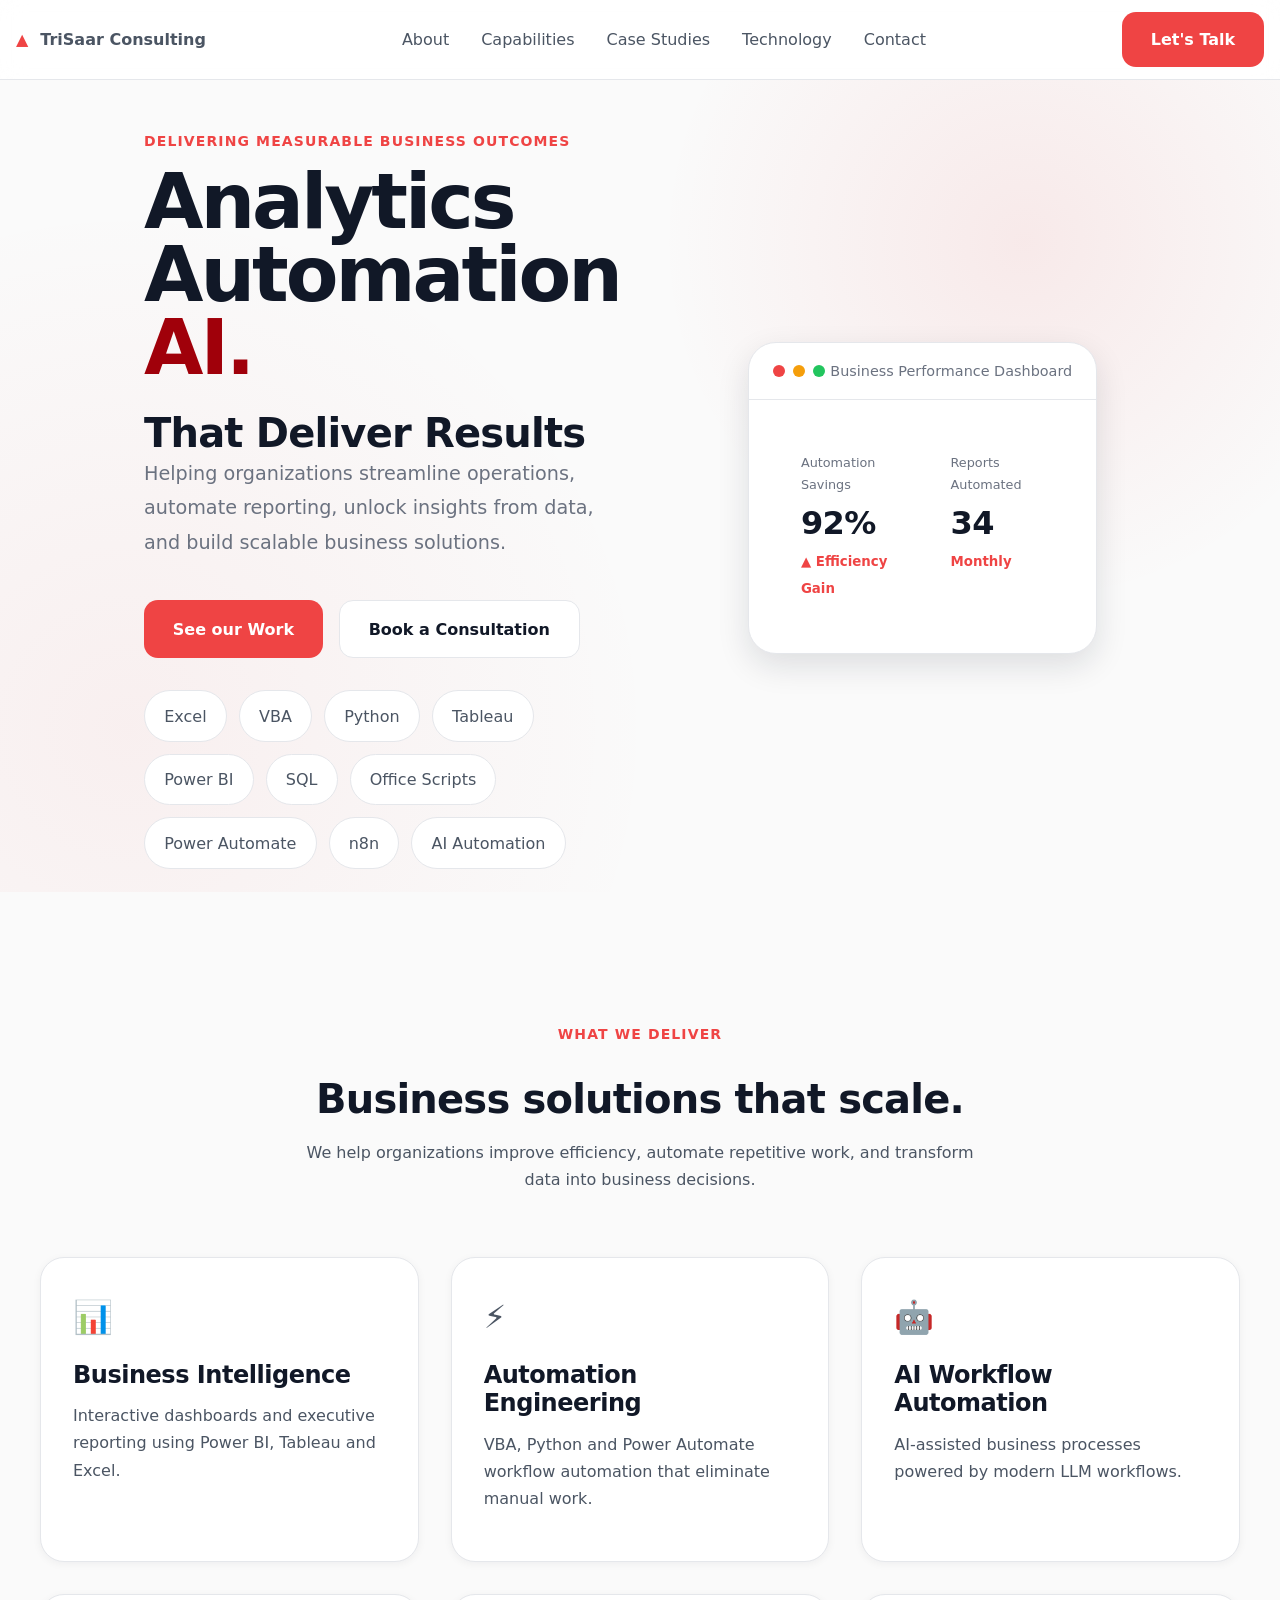
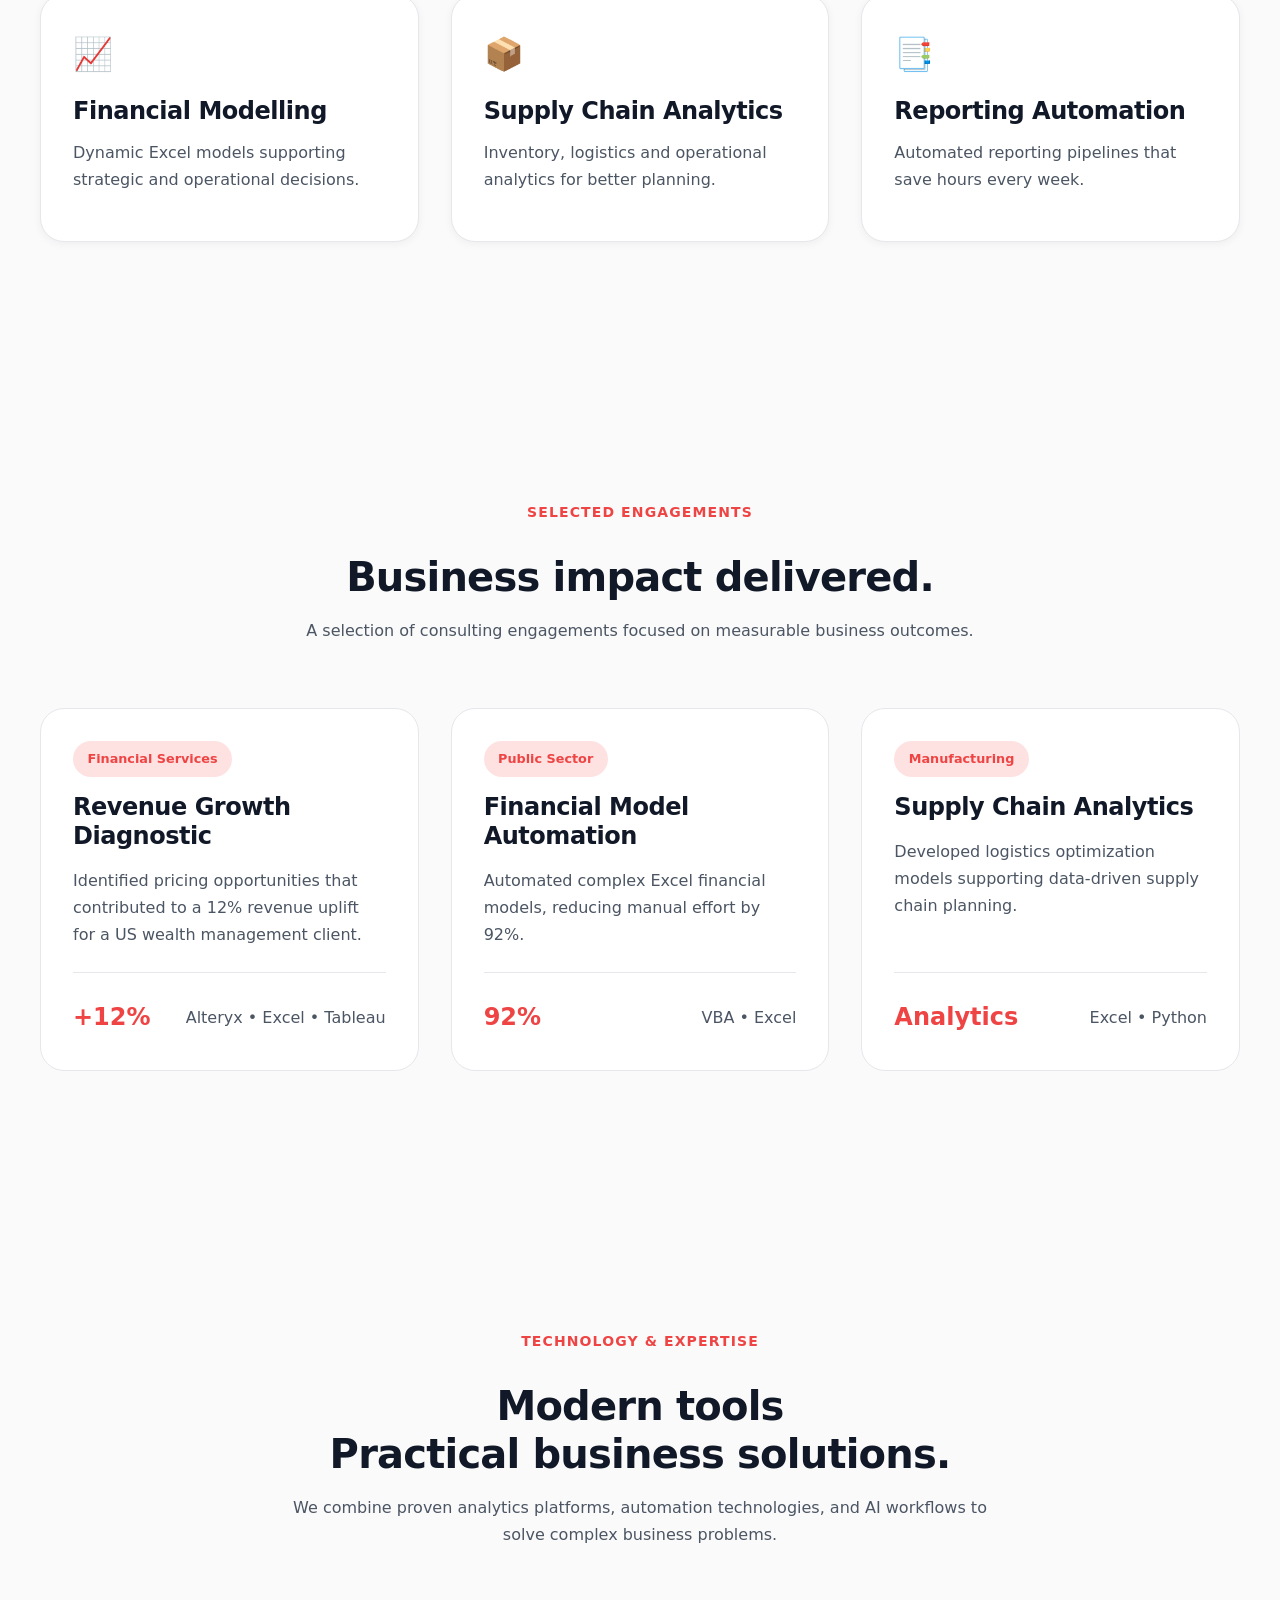
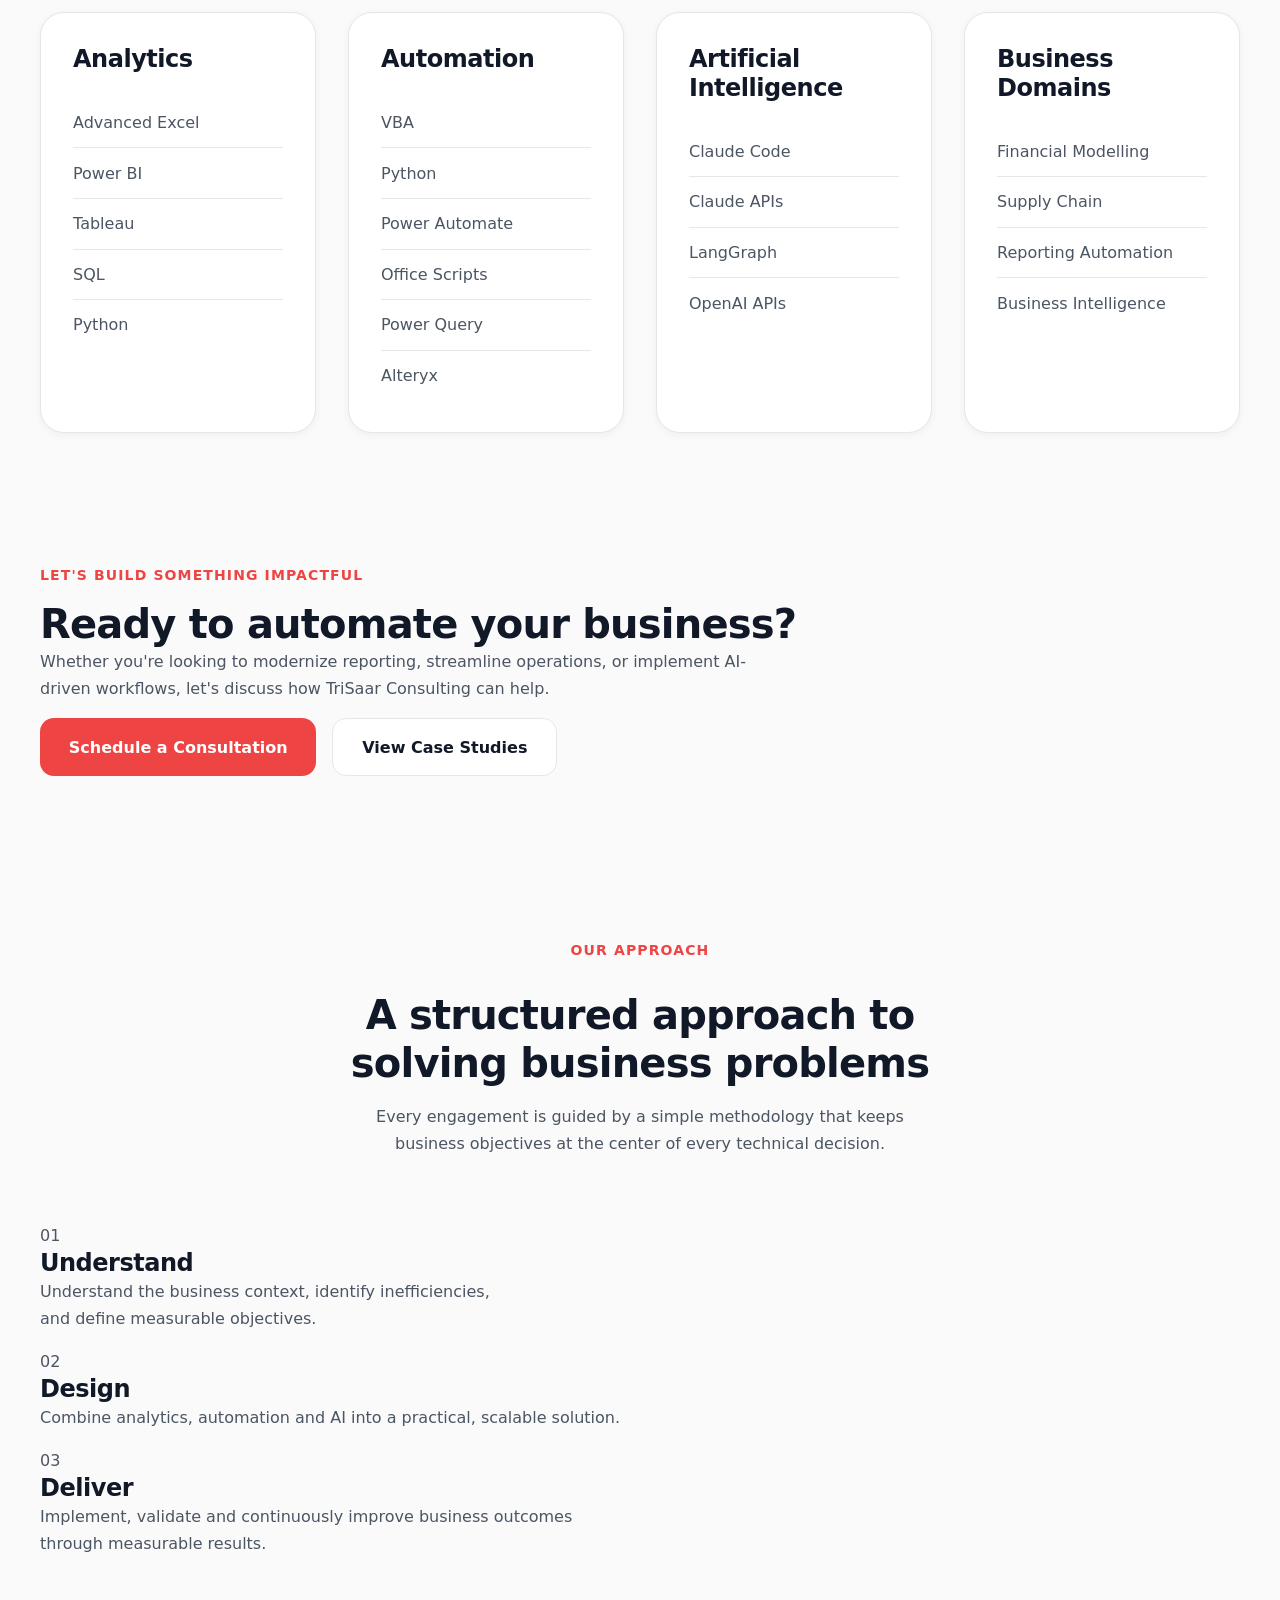
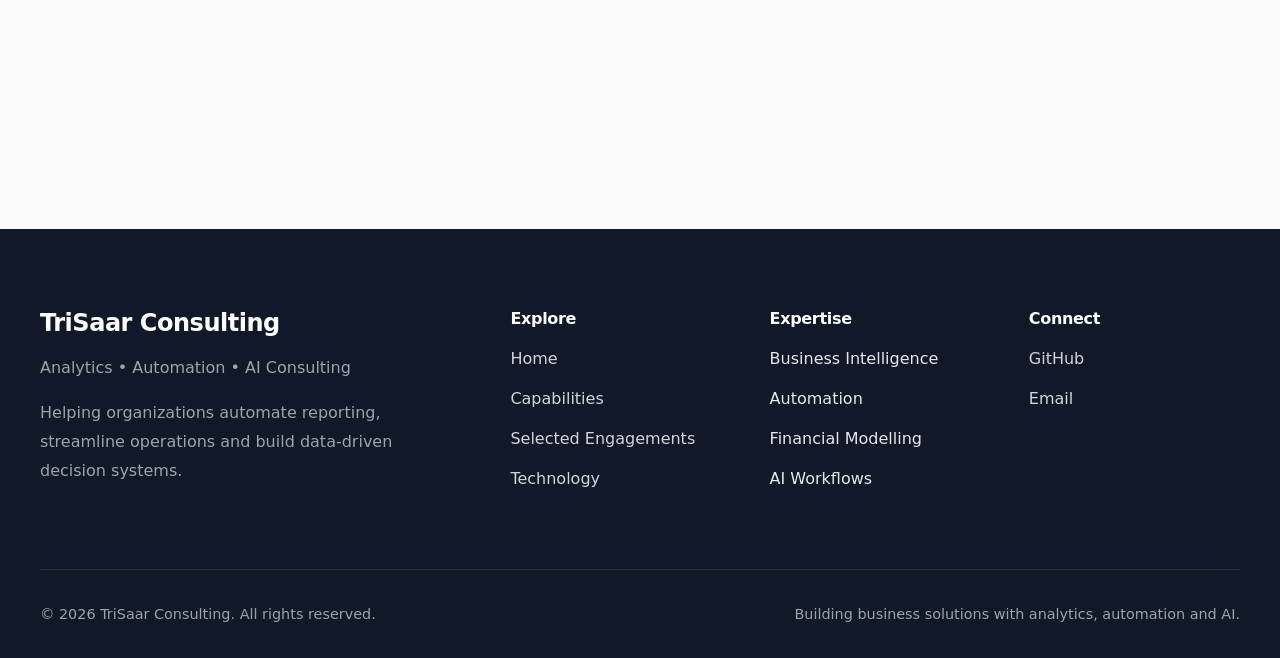
==== commit 30985d2b: "v.00.07_Home Page_Full Development" ====
--- a/index.html
+++ b/index.html
@@ -40,6 +40,8 @@
         </a>
 
         <nav class="nav-menu">
+
+            <a href="#home">About</a>
 
             <a href="#capabilities">Capabilities</a>
 
